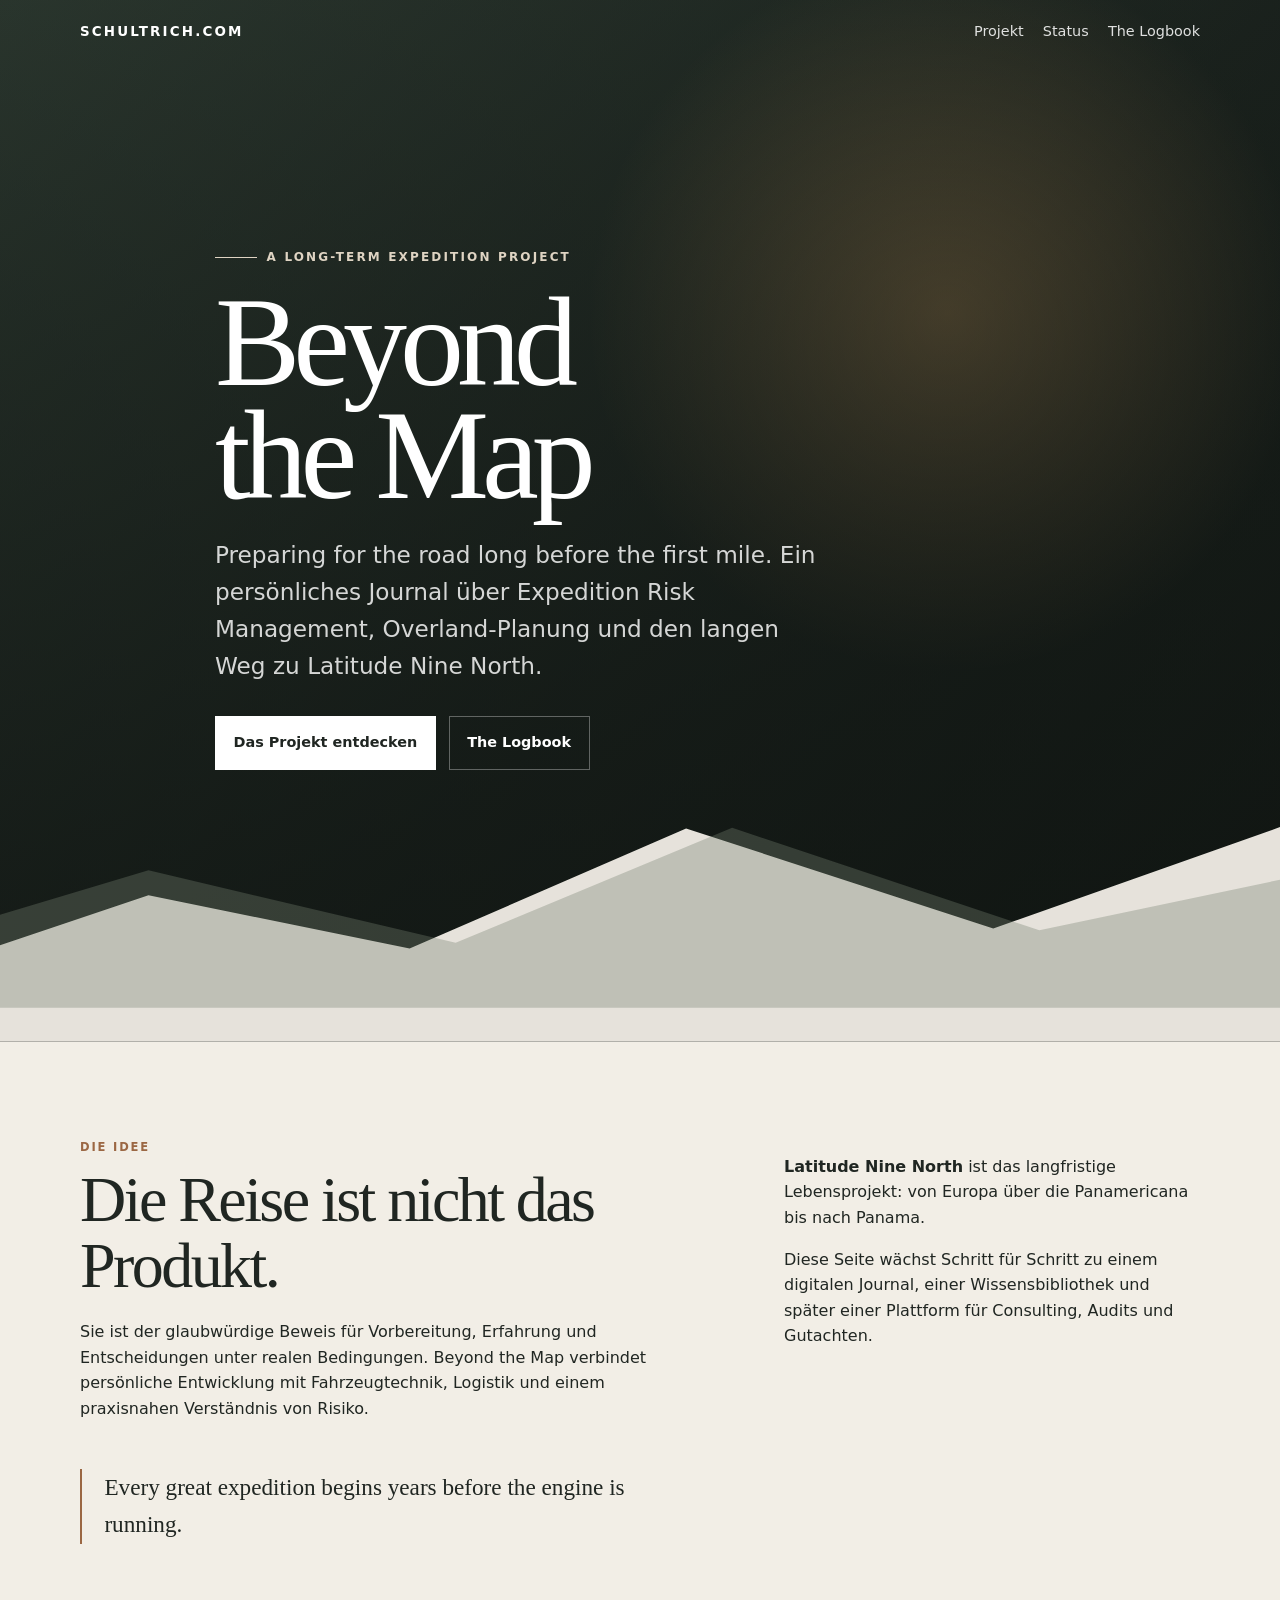
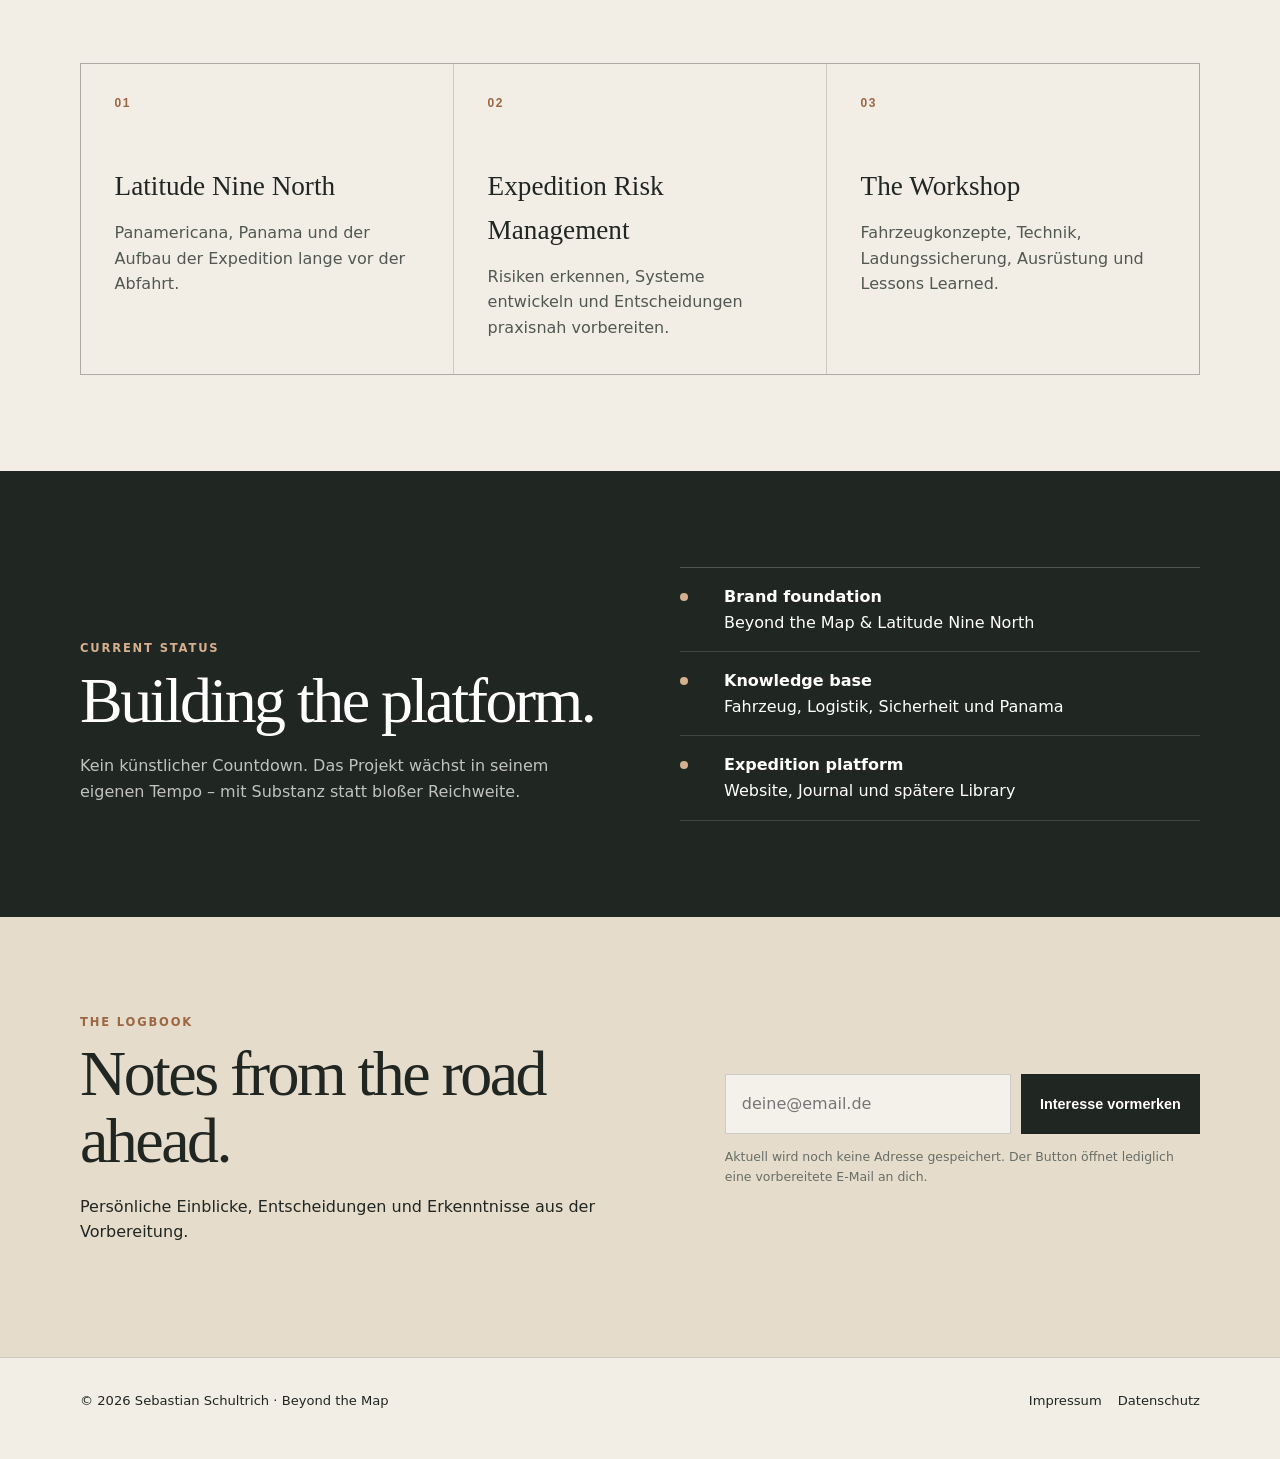
==== website/index.html @ c176f442 "Beyond the Map | Foundation v0.1 Add initial landing page and project workspace structure" ====
<!doctype html>
<html lang="de">
<head>
  <meta charset="utf-8">
  <meta name="viewport" content="width=device-width,initial-scale=1">
  <meta name="theme-color" content="#202622">
  <meta name="description" content="Beyond the Map – ein langfristiges Projekt über Expedition Risk Management, Overland-Reisen und Latitude Nine North.">
  <meta name="robots" content="index,follow">
  <meta property="og:title" content="Beyond the Map | Schultrich">
  <meta property="og:description" content="Preparing for the road long before the first mile.">
  <meta property="og:type" content="website">
  <meta property="og:url" content="https://schultrich.com/">
  <title>Beyond the Map | Schultrich</title>
  <style>
    :root{
      --ink:#202622; --paper:#f2eee6; --paper2:#e5dccb; --olive:#53604f;
      --copper:#9b6743; --line:rgba(32,38,34,.18); --white:#fff;
      --max:1120px;
    }
    *{box-sizing:border-box}
    html{scroll-behavior:smooth}
    body{margin:0;background:var(--paper);color:var(--ink);font-family:Inter,ui-sans-serif,system-ui,-apple-system,"Segoe UI",sans-serif;line-height:1.6}
    a{color:inherit}
    .skip{position:absolute;left:-999px}.skip:focus{left:1rem;top:1rem;background:#fff;padding:.7rem;z-index:99}
    .wrap{width:min(calc(100% - 2rem),var(--max));margin-inline:auto}
    header{position:absolute;inset:0 0 auto;z-index:2;padding:1.25rem 0;color:#fff}
    nav{display:flex;align-items:center;justify-content:space-between;gap:1rem}
    .brand{font-weight:800;letter-spacing:.16em;text-transform:uppercase;font-size:.84rem;text-decoration:none}
    .navlinks{display:flex;gap:1.2rem;font-size:.9rem}.navlinks a{text-decoration:none;opacity:.86}.navlinks a:hover{opacity:1}
    .hero{min-height:92svh;display:grid;align-items:end;position:relative;overflow:hidden;background:
      linear-gradient(180deg,rgba(16,21,18,.28),rgba(16,21,18,.78)),
      radial-gradient(circle at 74% 30%,rgba(197,151,91,.45),transparent 30%),
      linear-gradient(135deg,#334137 0%,#1e2621 55%,#121713 100%);color:#fff}
    .hero:before,.hero:after{content:"";position:absolute;inset:auto -10% 0;height:32%;background:var(--paper);clip-path:polygon(0 84%,18% 56%,35% 72%,53% 36%,73% 66%,100% 22%,100% 100%,0 100%);opacity:.95}
    .hero:after{height:24%;background:#75806f;opacity:.35;transform:translateY(-34px);clip-path:polygon(0 100%,0 78%,18% 45%,38% 74%,56% 28%,76% 69%,100% 38%,100% 100%)}
    .hero-inner{position:relative;z-index:1;padding:9rem 0 11rem;max-width:850px}
    .kicker{display:inline-flex;gap:.6rem;align-items:center;text-transform:uppercase;letter-spacing:.18em;font-size:.75rem;font-weight:700;color:#dfd4c3}.kicker:before{content:"";width:42px;height:1px;background:currentColor}
    h1{font-family:Georgia,"Times New Roman",serif;font-size:clamp(3.7rem,10vw,8rem);line-height:.88;letter-spacing:-.055em;margin:1.2rem 0 1.5rem;font-weight:500;max-width:8ch}
    .lede{font-size:clamp(1.1rem,2vw,1.45rem);max-width:620px;color:rgba(255,255,255,.82)}
    .actions{display:flex;gap:.8rem;flex-wrap:wrap;margin-top:2rem}.btn{display:inline-flex;align-items:center;justify-content:center;padding:.9rem 1.1rem;border:1px solid rgba(255,255,255,.32);text-decoration:none;font-weight:700;font-size:.9rem}.btn.primary{background:#fff;color:var(--ink);border-color:#fff}.btn:hover{transform:translateY(-1px)}
    section{padding:6rem 0}.intro{display:grid;grid-template-columns:1.2fr .8fr;gap:5rem;align-items:start}.eyebrow{text-transform:uppercase;letter-spacing:.16em;font-size:.72rem;font-weight:800;color:var(--copper)}
    h2{font-family:Georgia,"Times New Roman",serif;font-weight:500;font-size:clamp(2.2rem,5vw,4.5rem);line-height:1.04;letter-spacing:-.04em;margin:.65rem 0 1.2rem}.quote{font-family:Georgia,"Times New Roman",serif;font-size:1.45rem;border-left:2px solid var(--copper);padding-left:1.4rem;margin-top:3rem}
    .cardgrid{display:grid;grid-template-columns:repeat(3,1fr);gap:1px;background:var(--line);border:1px solid var(--line)}.card{background:var(--paper);padding:2.1rem;min-height:260px}.num{font:700 .75rem/1 Inter,sans-serif;letter-spacing:.12em;color:var(--copper)}.card h3{font-family:Georgia,"Times New Roman",serif;font-size:1.7rem;font-weight:500;margin:3.5rem 0 .7rem}.card p{margin:0;color:#505851}
    .dark{background:var(--ink);color:#fff}.dark .eyebrow{color:#d6b08e}.dark p{color:rgba(255,255,255,.72)}.status{display:grid;grid-template-columns:1fr 1fr;gap:5rem;align-items:end}.status-list{border-top:1px solid rgba(255,255,255,.22)}.status-row{display:grid;grid-template-columns:28px 1fr;gap:1rem;padding:1rem 0;border-bottom:1px solid rgba(255,255,255,.15)}.dot{width:8px;height:8px;border-radius:50%;background:#d6b08e;margin-top:.55rem}
    .signup{background:var(--paper2)}.signup-box{display:grid;grid-template-columns:1.1fr .9fr;gap:4rem;align-items:center}.form{display:flex;gap:.6rem;flex-wrap:wrap}.form input{min-width:240px;flex:1;padding:1rem;border:1px solid var(--line);background:rgba(255,255,255,.6);font:inherit}.form button{padding:1rem 1.2rem;border:0;background:var(--ink);color:#fff;font:700 .9rem/1 Inter,sans-serif;cursor:pointer}.small{font-size:.78rem;color:#676e68;margin-top:.8rem}
    footer{padding:2rem 0 3rem;border-top:1px solid var(--line)}.foot{display:flex;justify-content:space-between;gap:1rem;flex-wrap:wrap;font-size:.82rem}.footlinks{display:flex;gap:1rem}.foot a{text-decoration:none}
    dialog{max-width:680px;border:0;padding:0;background:var(--paper);color:var(--ink);box-shadow:0 24px 90px rgba(0,0,0,.3)}dialog::backdrop{background:rgba(10,12,10,.72)}.modal{padding:2rem}.close{float:right;border:0;background:none;font-size:1.5rem;cursor:pointer}
    @media(max-width:800px){.navlinks{display:none}.intro,.status,.signup-box{grid-template-columns:1fr;gap:2.5rem}.cardgrid{grid-template-columns:1fr}.hero-inner{padding-bottom:9rem}section{padding:4rem 0}}
    @media(prefers-reduced-motion:reduce){html{scroll-behavior:auto}.btn:hover{transform:none}}
  </style>
</head>
<body>
<a class="skip" href="#content">Zum Inhalt</a>
<header><div class="wrap"><nav aria-label="Hauptnavigation"><a class="brand" href="#">Schultrich.com</a><div class="navlinks"><a href="#project">Projekt</a><a href="#status">Status</a><a href="#logbook">The Logbook</a></div></nav></div></header>
<main id="content">
  <section class="hero">
    <div class="wrap hero-inner">
      <div class="kicker">A long-term expedition project</div>
      <h1>Beyond the Map</h1>
      <p class="lede">Preparing for the road long before the first mile. Ein persönliches Journal über Expedition Risk Management, Overland-Planung und den langen Weg zu Latitude Nine North.</p>
      <div class="actions"><a class="btn primary" href="#project">Das Projekt entdecken</a><a class="btn" href="#logbook">The Logbook</a></div>
    </div>
  </section>

  <section id="project"><div class="wrap intro">
    <div><div class="eyebrow">Die Idee</div><h2>Die Reise ist nicht das Produkt.</h2><p>Sie ist der glaubwürdige Beweis für Vorbereitung, Erfahrung und Entscheidungen unter realen Bedingungen. Beyond the Map verbindet persönliche Entwicklung mit Fahrzeugtechnik, Logistik und einem praxisnahen Verständnis von Risiko.</p><p class="quote">Every great expedition begins years before the engine is running.</p></div>
    <div><p><strong>Latitude Nine North</strong> ist das langfristige Lebensprojekt: von Europa über die Panamericana bis nach Panama.</p><p>Diese Seite wächst Schritt für Schritt zu einem digitalen Journal, einer Wissensbibliothek und später einer Plattform für Consulting, Audits und Gutachten.</p></div>
  </div></section>

  <section style="padding-top:0"><div class="wrap cardgrid">
    <article class="card"><div class="num">01</div><h3>Latitude Nine North</h3><p>Panamericana, Panama und der Aufbau der Expedition lange vor der Abfahrt.</p></article>
    <article class="card"><div class="num">02</div><h3>Expedition Risk Management</h3><p>Risiken erkennen, Systeme entwickeln und Entscheidungen praxisnah vorbereiten.</p></article>
    <article class="card"><div class="num">03</div><h3>The Workshop</h3><p>Fahrzeugkonzepte, Technik, Ladungssicherung, Ausrüstung und Lessons Learned.</p></article>
  </div></section>

  <section class="dark" id="status"><div class="wrap status">
    <div><div class="eyebrow">Current status</div><h2>Building the platform.</h2><p>Kein künstlicher Countdown. Das Projekt wächst in seinem eigenen Tempo – mit Substanz statt bloßer Reichweite.</p></div>
    <div class="status-list">
      <div class="status-row"><span class="dot"></span><div><strong>Brand foundation</strong><br><span>Beyond the Map & Latitude Nine North</span></div></div>
      <div class="status-row"><span class="dot"></span><div><strong>Knowledge base</strong><br><span>Fahrzeug, Logistik, Sicherheit und Panama</span></div></div>
      <div class="status-row"><span class="dot"></span><div><strong>Expedition platform</strong><br><span>Website, Journal und spätere Library</span></div></div>
    </div>
  </div></section>

  <section class="signup" id="logbook"><div class="wrap signup-box">
    <div><div class="eyebrow">The Logbook</div><h2>Notes from the road ahead.</h2><p>Persönliche Einblicke, Entscheidungen und Erkenntnisse aus der Vorbereitung.</p></div>
    <div>
      <form class="form" id="interest-form"><input id="email" type="email" autocomplete="email" placeholder="deine@email.de" required aria-label="E-Mail-Adresse"><button type="submit">Interesse vormerken</button></form>
      <p class="small">Aktuell wird noch keine Adresse gespeichert. Der Button öffnet lediglich eine vorbereitete E-Mail an dich.</p>
    </div>
  </div></section>
</main>
<footer><div class="wrap foot"><span>© <span id="year"></span> Sebastian Schultrich · Beyond the Map</span><div class="footlinks"><a href="#" data-modal="imprint">Impressum</a><a href="#" data-modal="privacy">Datenschutz</a></div></div></footer>

<dialog id="imprint"><div class="modal"><button class="close" aria-label="Schließen">×</button><h2>Impressum</h2><p><strong>Bitte vor Veröffentlichung ergänzen:</strong></p><p>Sebastian Schultrich<br>[Bäckerstraße 3a]<br>[56727 Mayen]<br>Deutschland</p><p>E-Mail: <a href="mailto:hello@schultrich.com">hello@schultrich.com</a></p></div></dialog>
<dialog id="privacy"><div class="modal"><button class="close" aria-label="Schließen">×</button><h2>Datenschutz</h2><p>Diese statische Landingpage setzt selbst keine Cookies ein und verwendet keine externen Schriftarten, Tracking-Dienste oder eingebetteten Medien.</p><p>Beim Aufruf verarbeitet der Hostinganbieter technisch erforderliche Verbindungsdaten. Bitte ergänze vor Veröffentlichung die vollständigen, auf deinen konkreten Betrieb abgestimmten Datenschutzhinweise.</p><p>Das Formular speichert keine Daten; es öffnet lediglich dein lokales E-Mail-Programm.</p></div></dialog>
<script>
  document.getElementById('year').textContent=new Date().getFullYear();
  document.querySelectorAll('[data-modal]').forEach(a=>a.addEventListener('click',e=>{e.preventDefault();document.getElementById(a.dataset.modal).showModal()}));
  document.querySelectorAll('dialog .close').forEach(b=>b.addEventListener('click',()=>b.closest('dialog').close()));
  document.getElementById('interest-form').addEventListener('submit',e=>{
    e.preventDefault(); const email=document.getElementById('email').value.trim();
    const subject=encodeURIComponent('Interesse an The Logbook');
    const body=encodeURIComponent('Hallo Sebastian,\n\nich möchte über den Start von The Logbook informiert werden.\n\nMeine E-Mail-Adresse: '+email+'\n');
    window.location.href='mailto:hello@schultrich.com?subject='+subject+'&body='+body;
  });
</script>
</body>
</html>
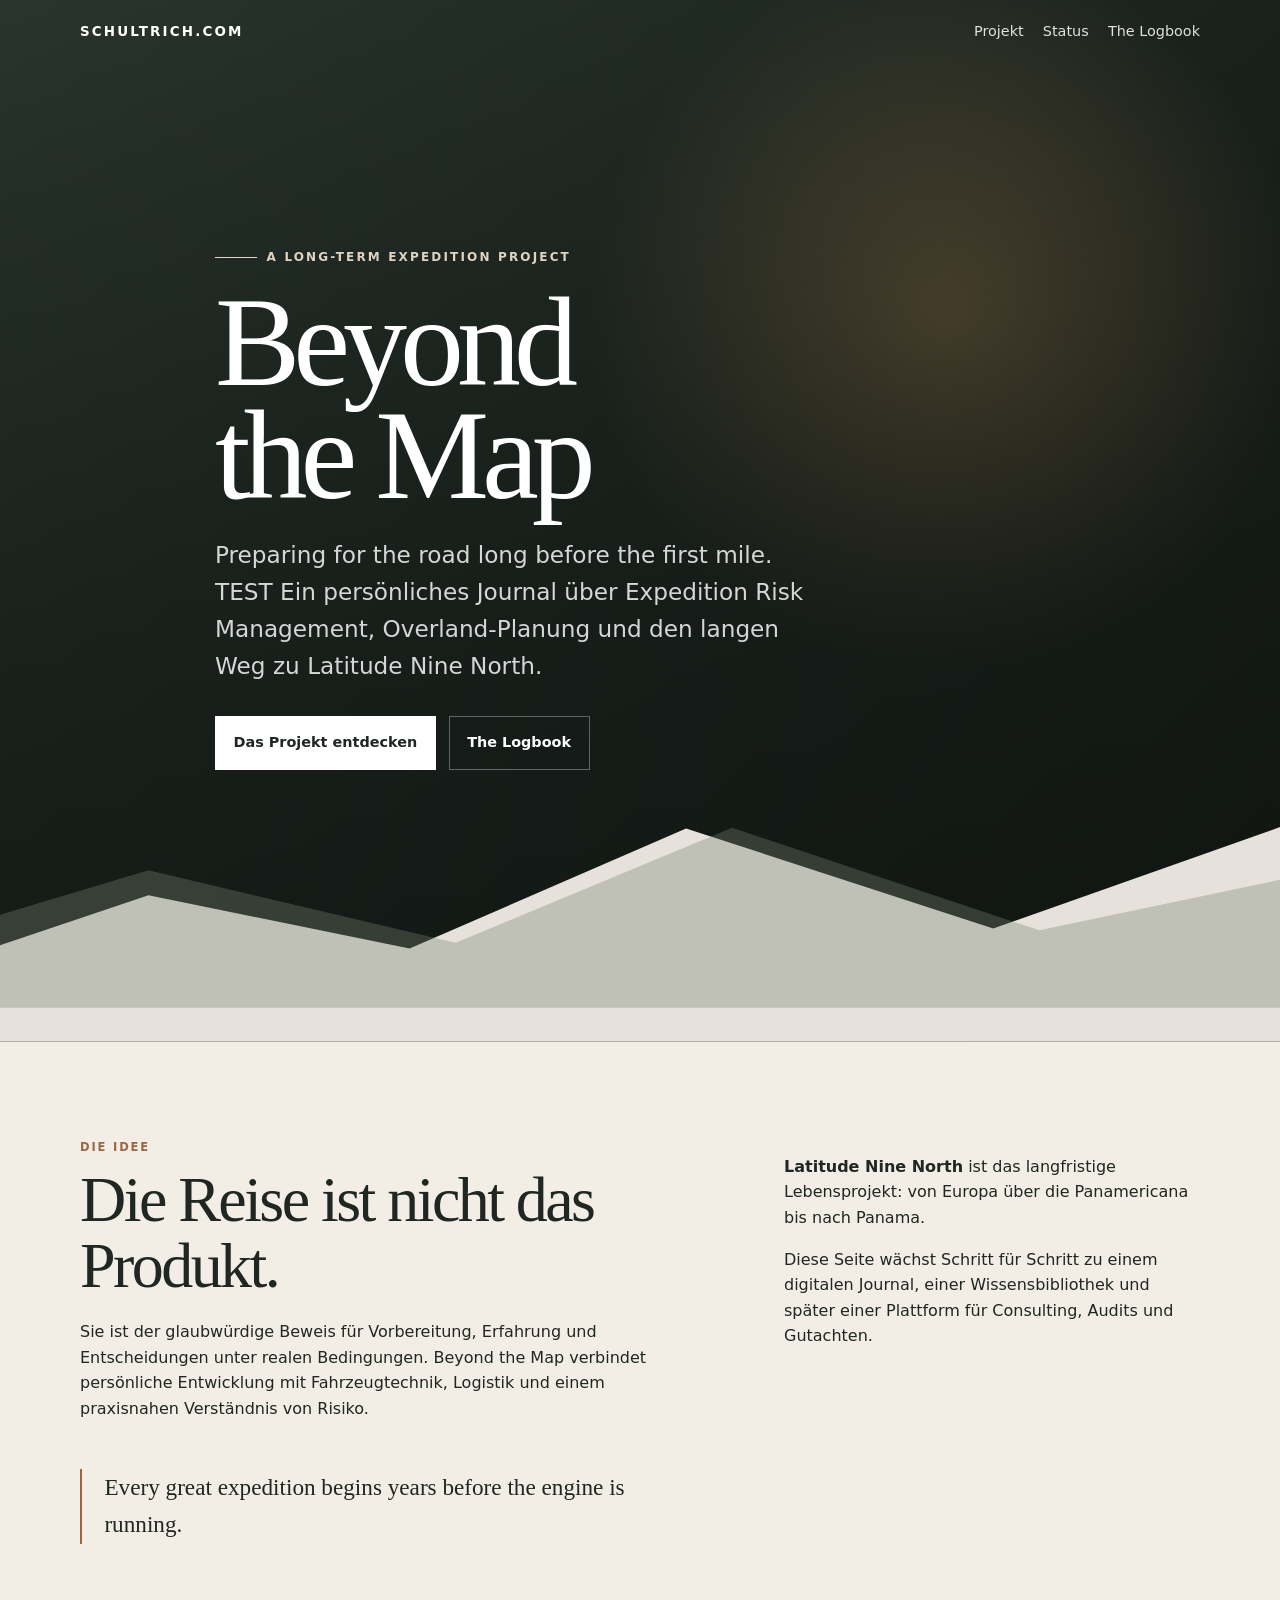
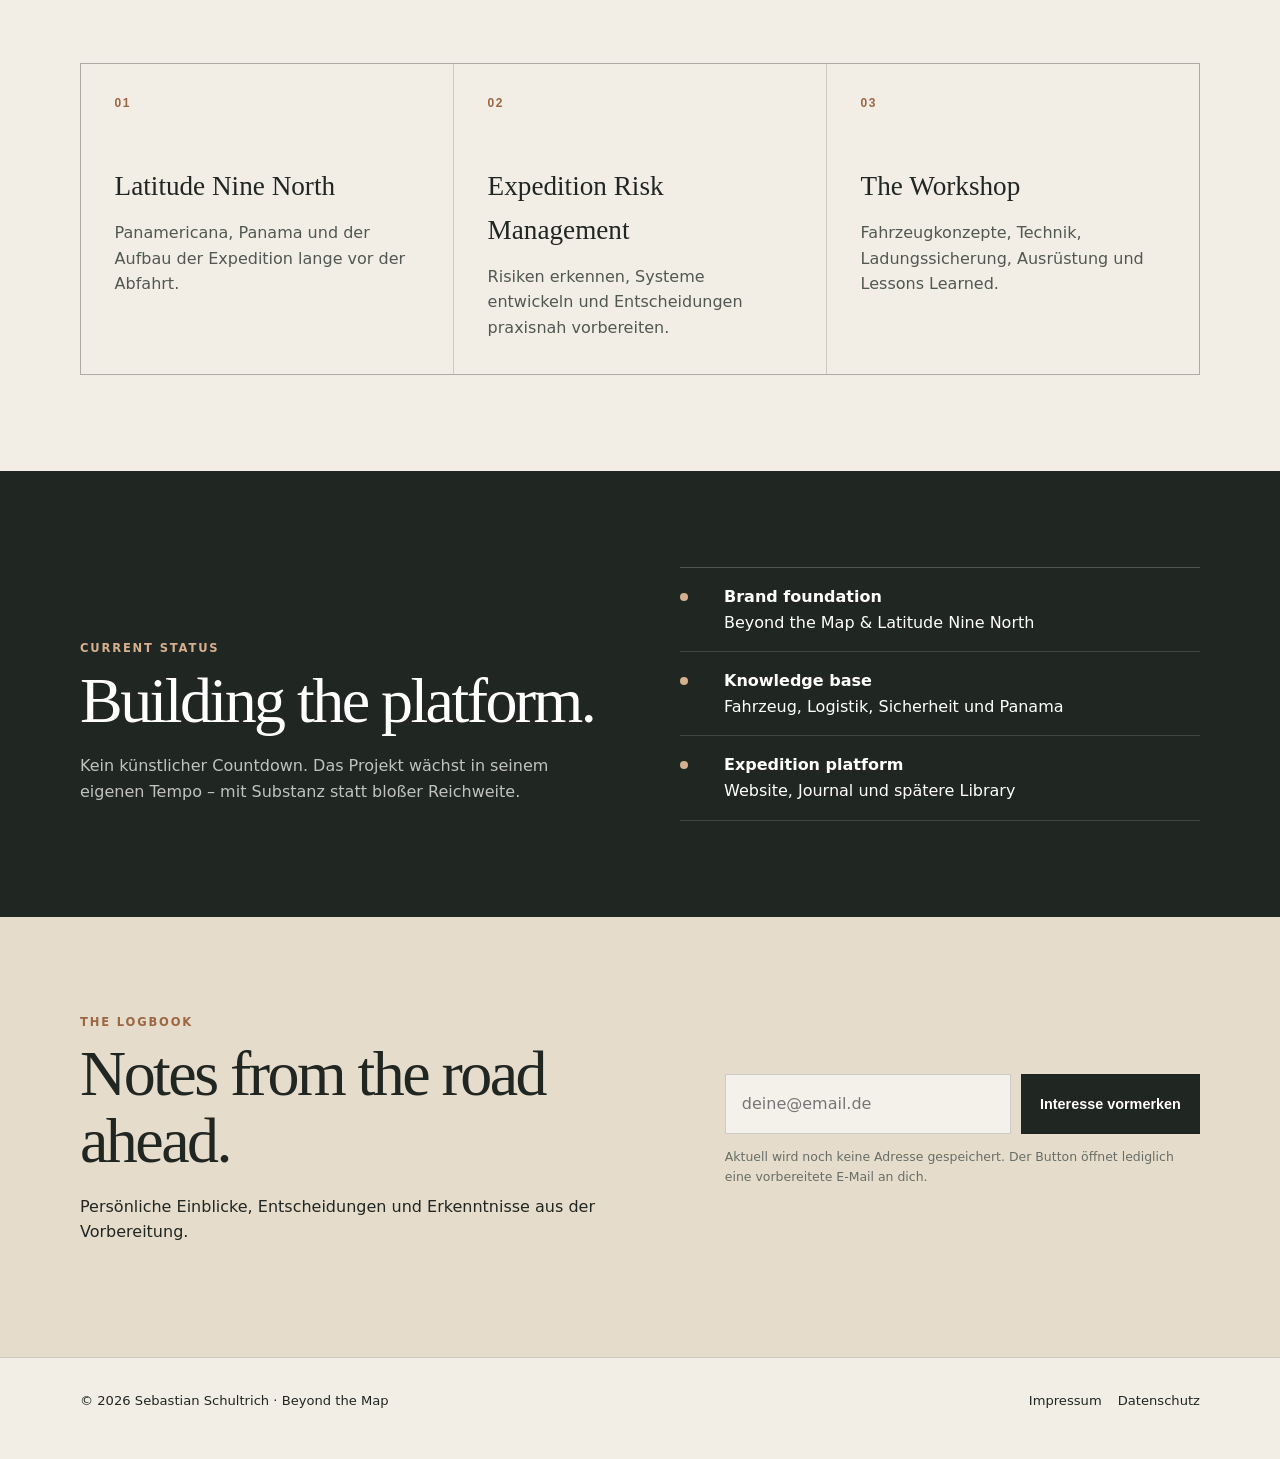
==== commit 72036240: "Test automatic website deployment Verify end-to-end deployment from VS Code through GitHub to Cloudf" ====
--- a/website/index.html
+++ b/website/index.html
@@ -57,7 +57,7 @@
     <div class="wrap hero-inner">
       <div class="kicker">A long-term expedition project</div>
       <h1>Beyond the Map</h1>
-      <p class="lede">Preparing for the road long before the first mile. Ein persönliches Journal über Expedition Risk Management, Overland-Planung und den langen Weg zu Latitude Nine North.</p>
+      <p class="lede">Preparing for the road long before the first mile. TEST Ein persönliches Journal über Expedition Risk Management, Overland-Planung und den langen Weg zu Latitude Nine North.</p>
       <div class="actions"><a class="btn primary" href="#project">Das Projekt entdecken</a><a class="btn" href="#logbook">The Logbook</a></div>
     </div>
   </section>
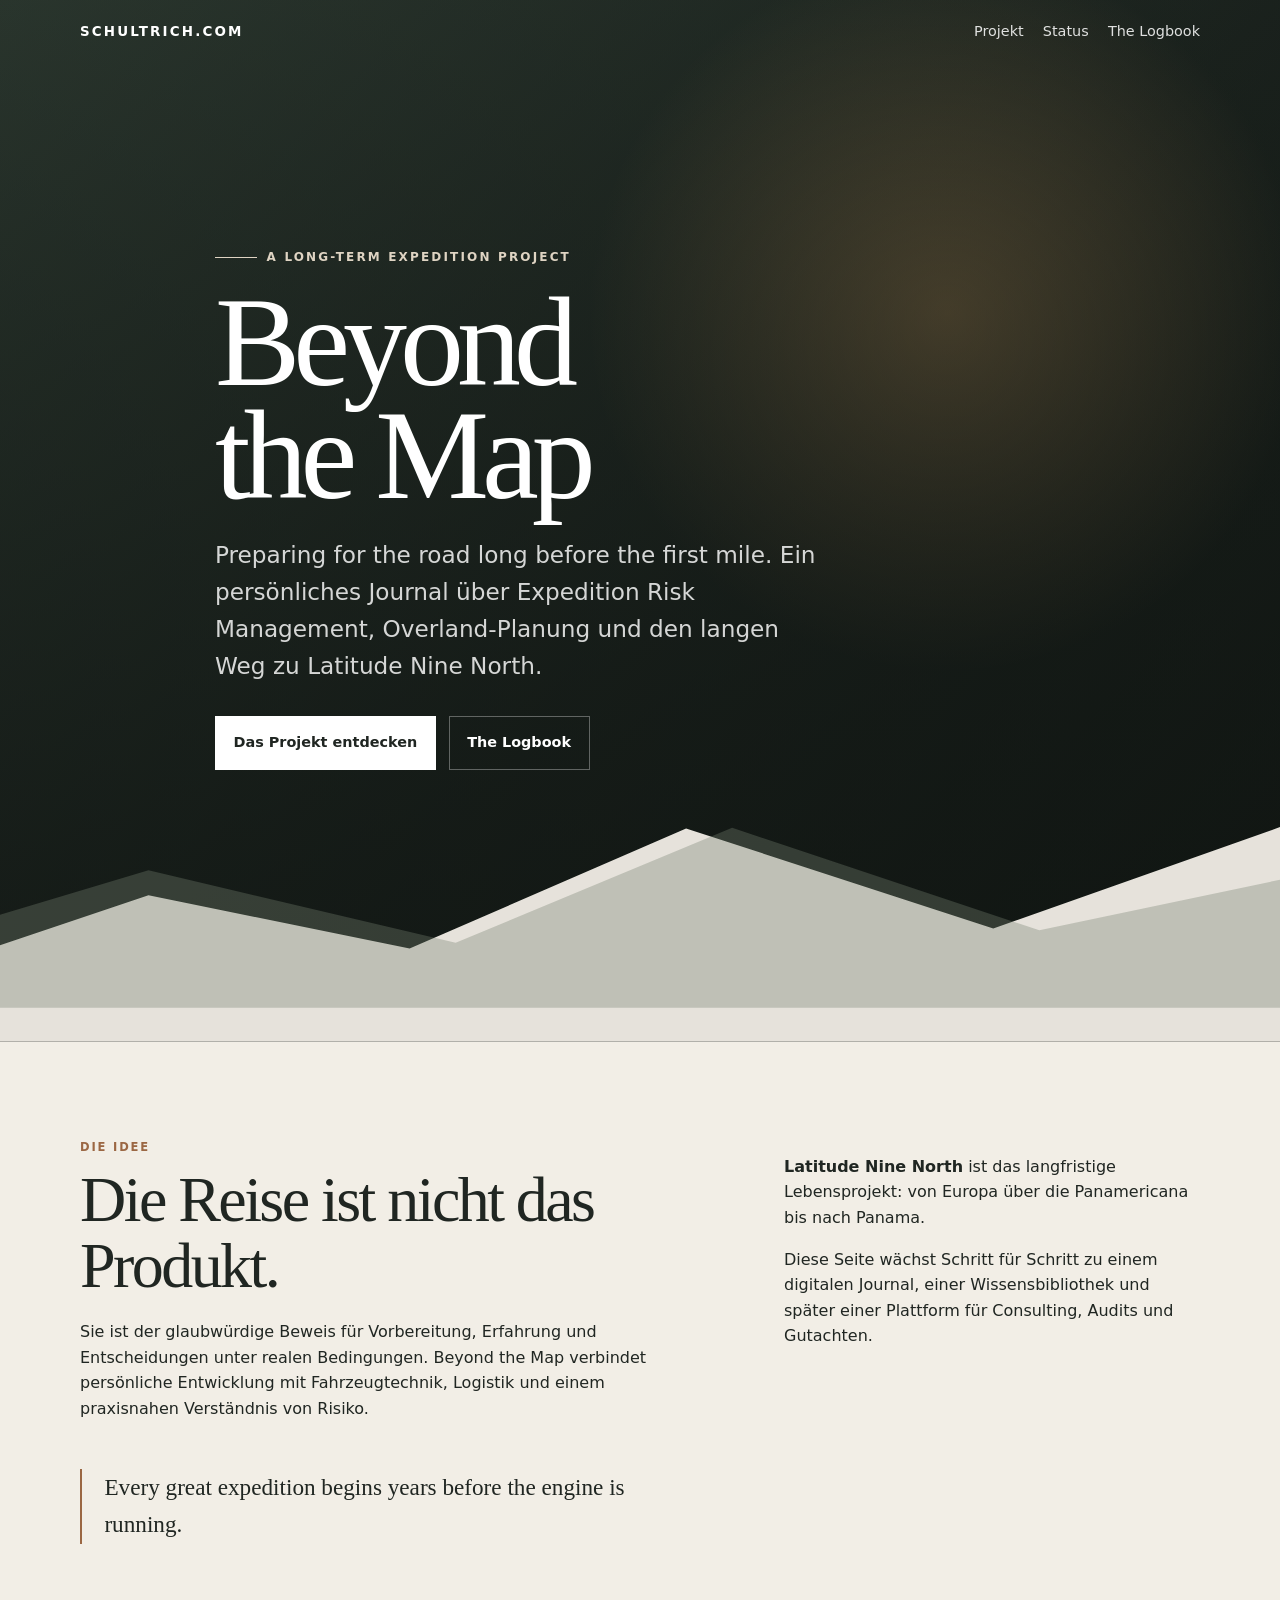
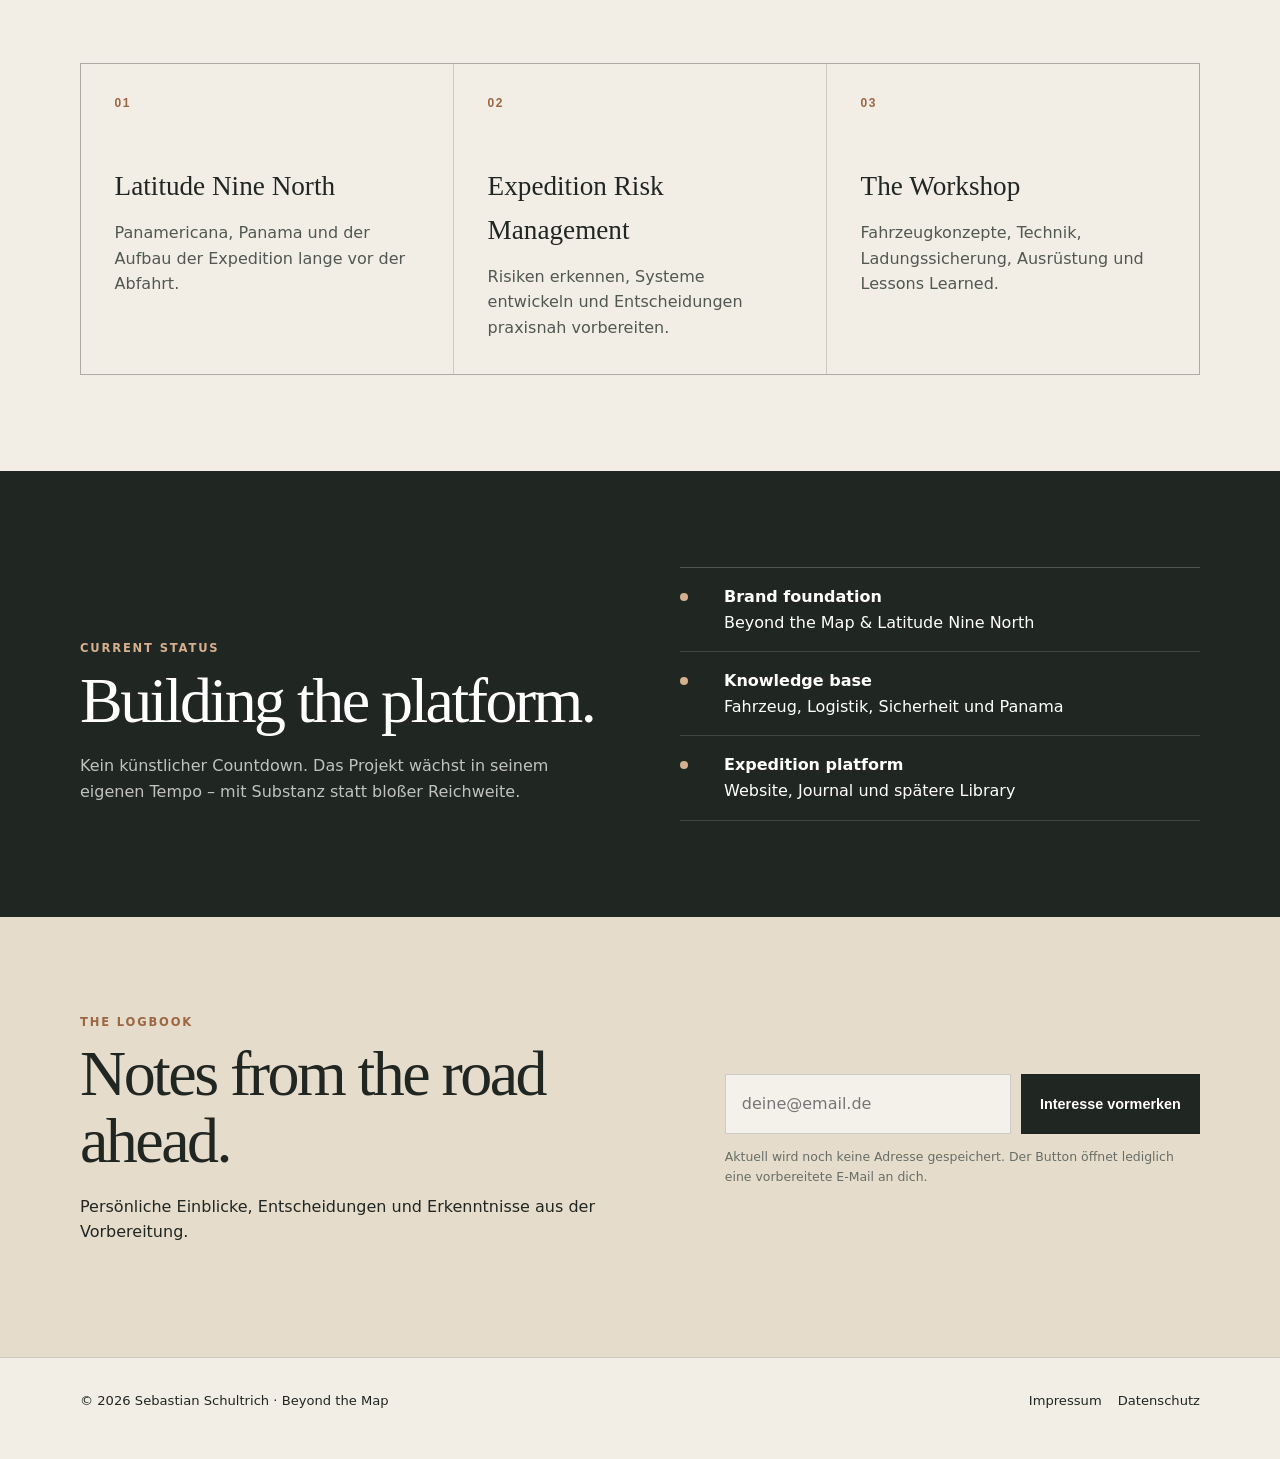
==== commit efb988cb: "Update index.html" ====
--- a/website/index.html
+++ b/website/index.html
@@ -57,7 +57,7 @@
     <div class="wrap hero-inner">
       <div class="kicker">A long-term expedition project</div>
       <h1>Beyond the Map</h1>
-      <p class="lede">Preparing for the road long before the first mile. TEST Ein persönliches Journal über Expedition Risk Management, Overland-Planung und den langen Weg zu Latitude Nine North.</p>
+      <p class="lede">Preparing for the road long before the first mile. Ein persönliches Journal über Expedition Risk Management, Overland-Planung und den langen Weg zu Latitude Nine North.</p>
       <div class="actions"><a class="btn primary" href="#project">Das Projekt entdecken</a><a class="btn" href="#logbook">The Logbook</a></div>
     </div>
   </section>
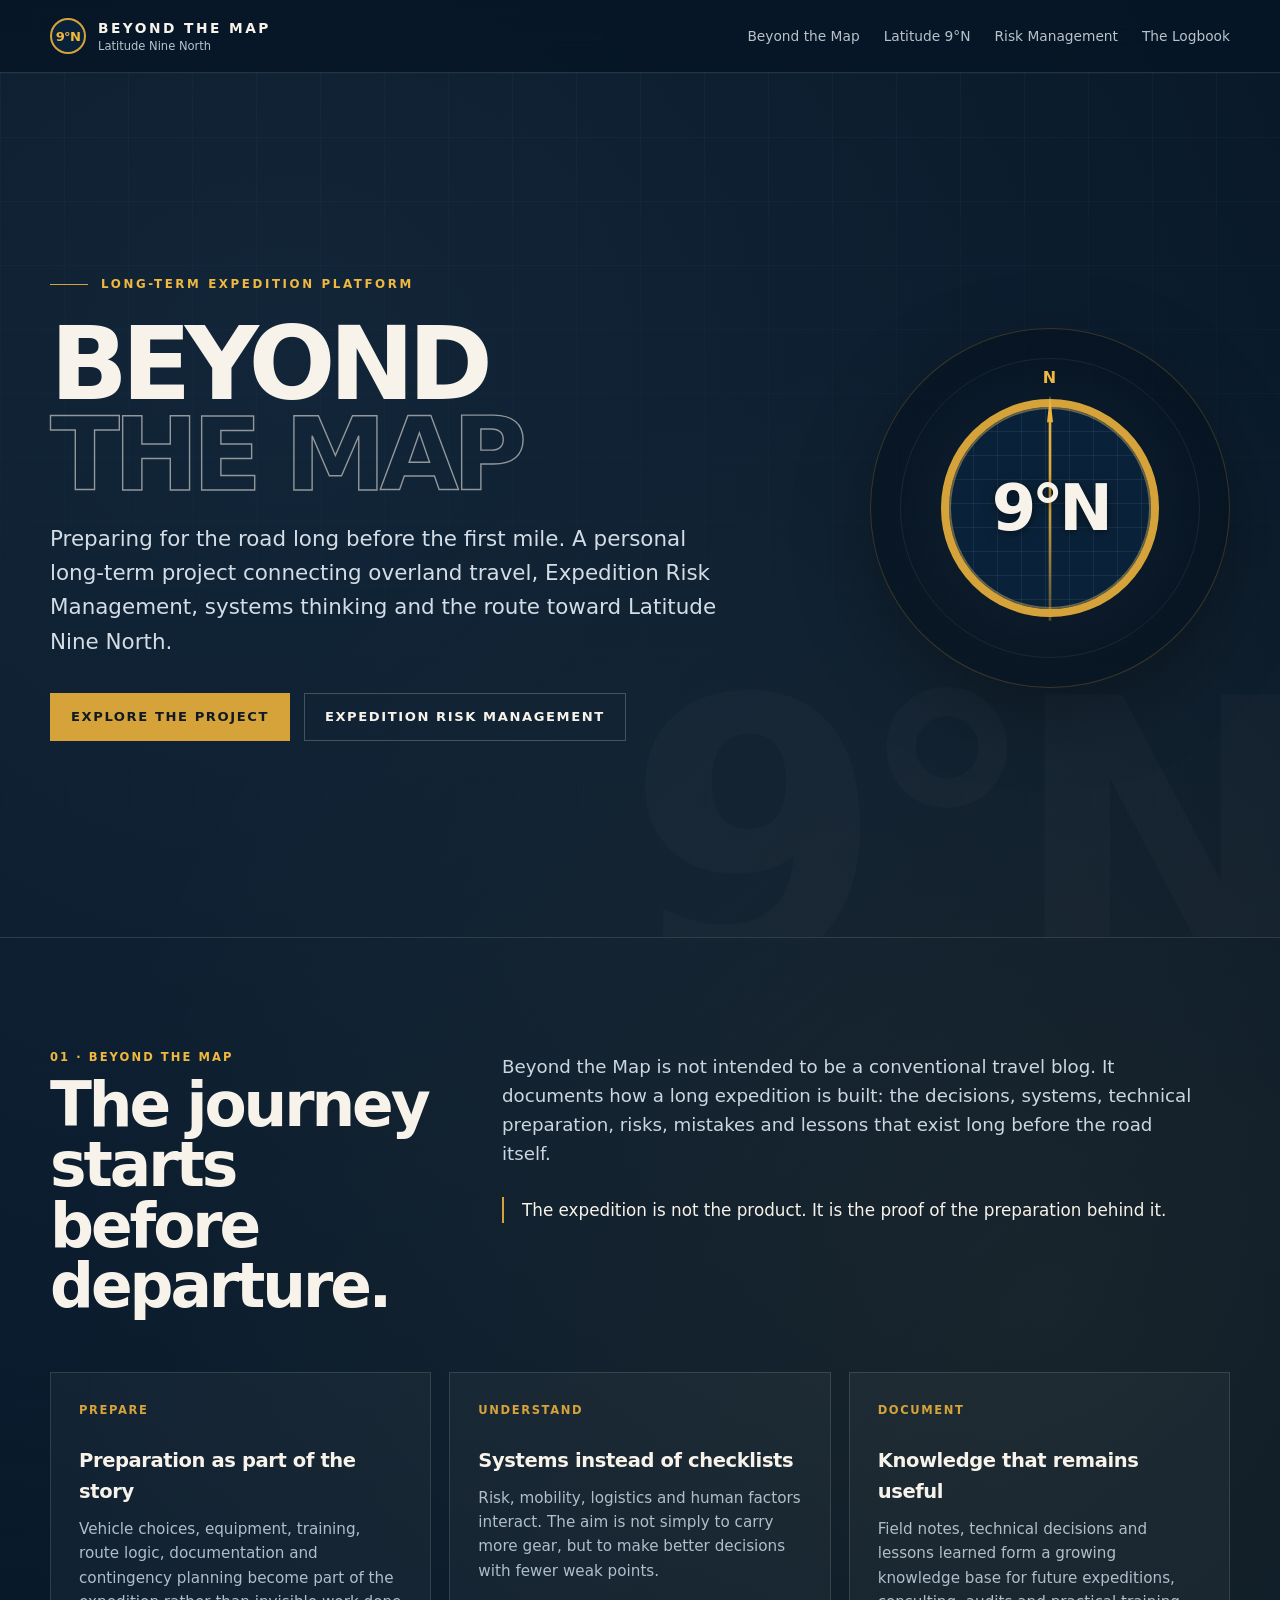
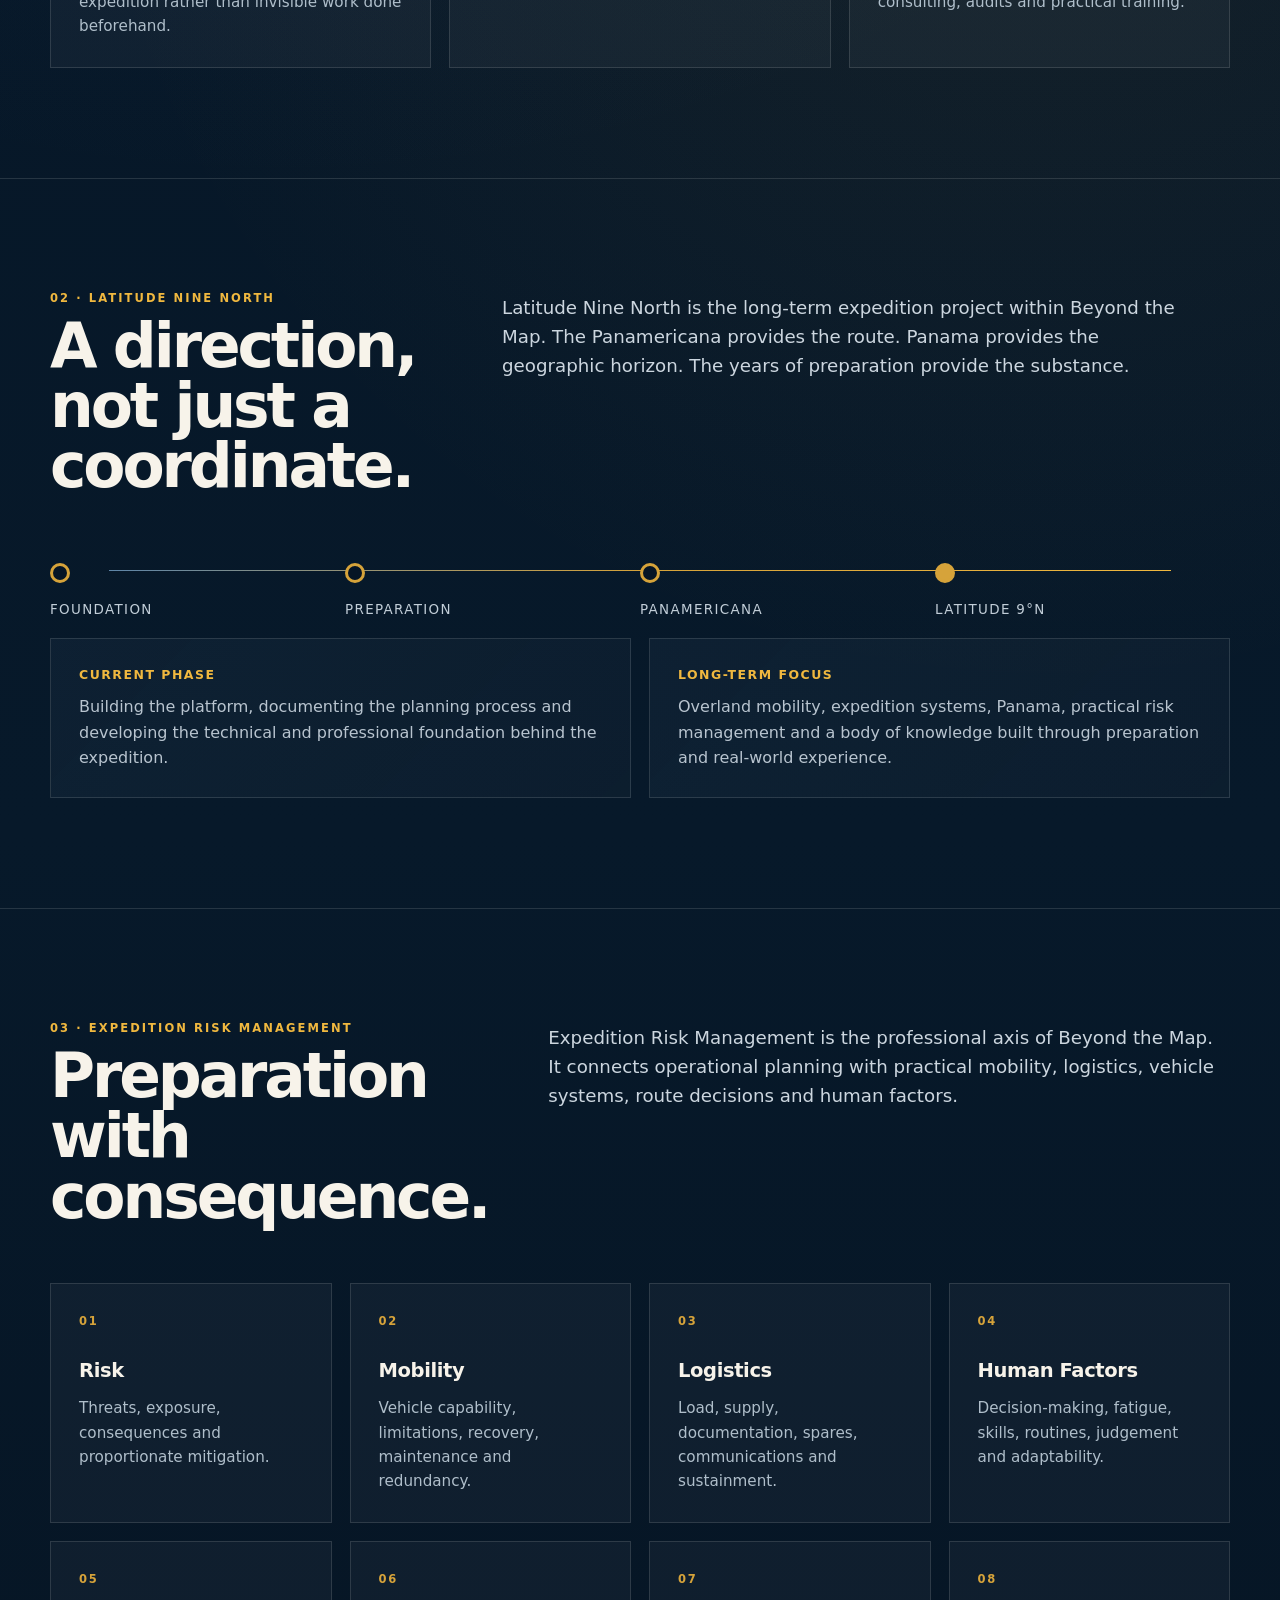
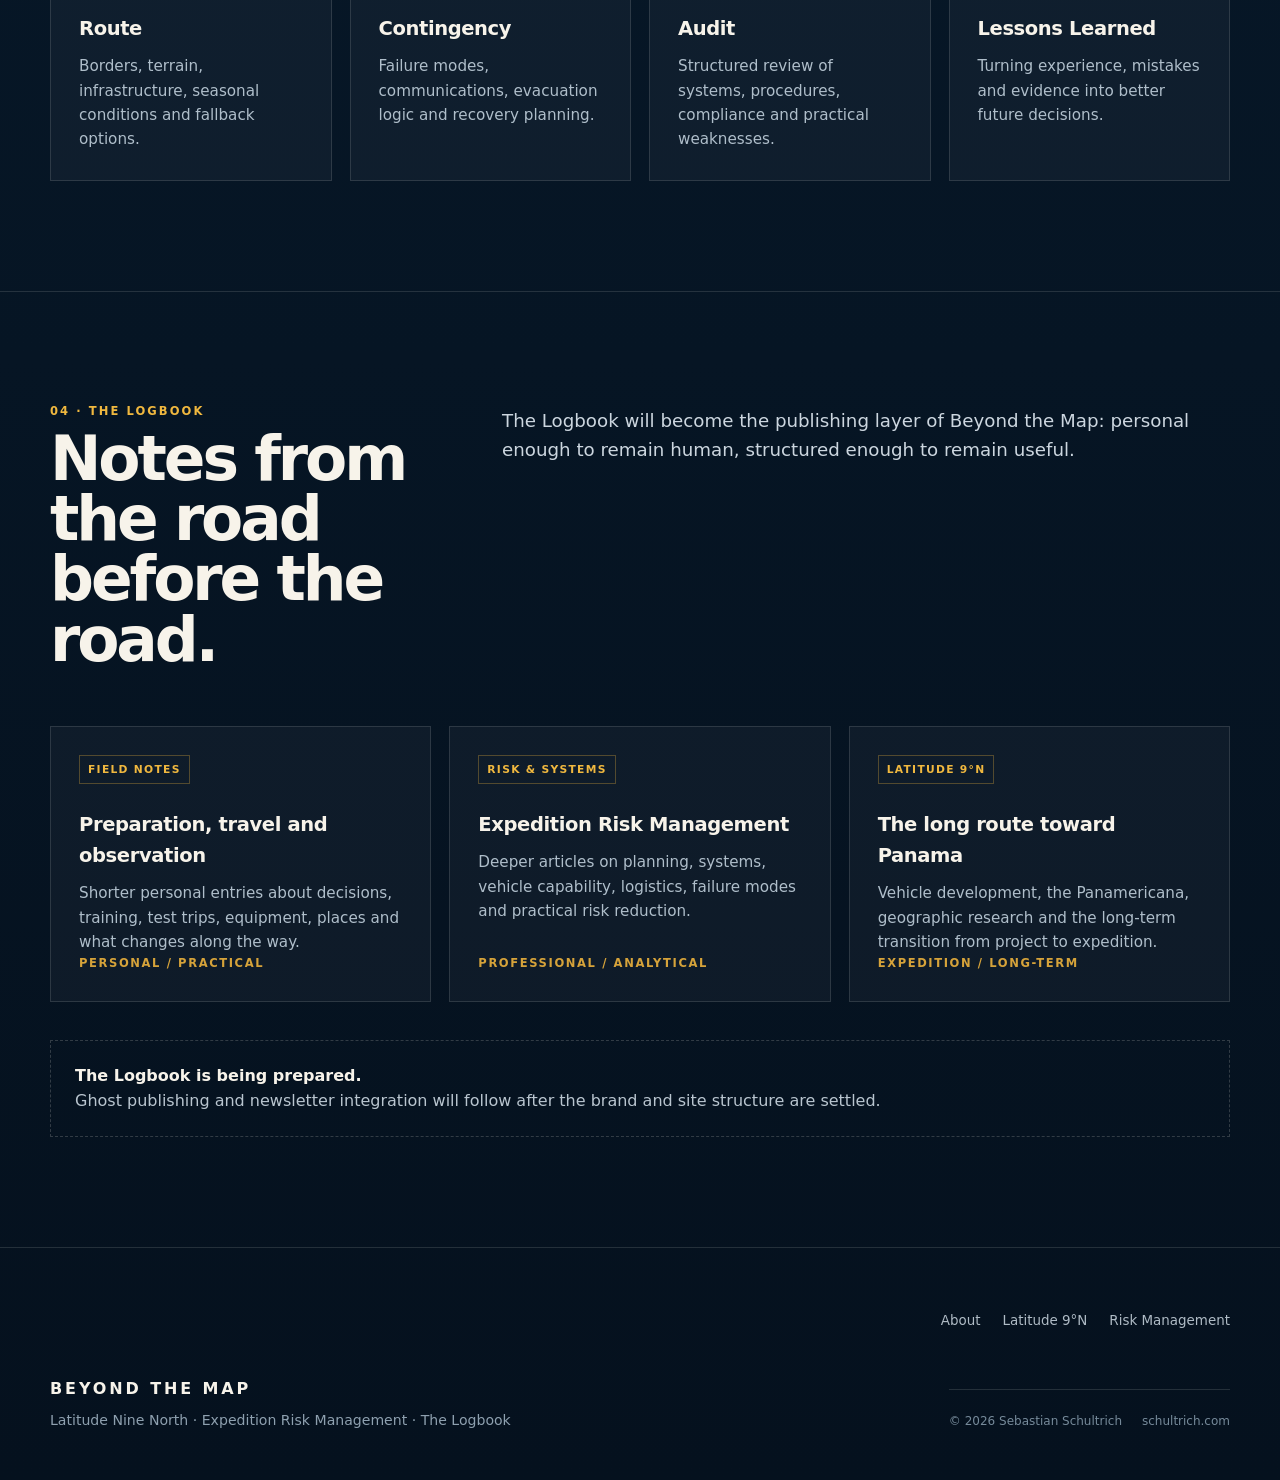
==== commit 58e5bb99: "Launch Beyond the Map landing page v0.2 Introduce the Beyond the Map brand architecture, Latitude Ni" ====
--- a/website/index.html
+++ b/website/index.html
@@ -2,108 +2,852 @@
 <html lang="de">
 <head>
   <meta charset="utf-8">
-  <meta name="viewport" content="width=device-width,initial-scale=1">
-  <meta name="theme-color" content="#202622">
-  <meta name="description" content="Beyond the Map – ein langfristiges Projekt über Expedition Risk Management, Overland-Reisen und Latitude Nine North.">
-  <meta name="robots" content="index,follow">
-  <meta property="og:title" content="Beyond the Map | Schultrich">
-  <meta property="og:description" content="Preparing for the road long before the first mile.">
-  <meta property="og:type" content="website">
-  <meta property="og:url" content="https://schultrich.com/">
-  <title>Beyond the Map | Schultrich</title>
+  <meta name="viewport" content="width=device-width, initial-scale=1">
+  <meta name="description" content="Beyond the Map – Latitude Nine North. A long-term project about Expedition Risk Management, overland travel, preparation, systems and the road to Panama.">
+  <meta name="theme-color" content="#061525">
+
+  <title>Beyond the Map · Latitude Nine North</title>
+
+  <link rel="icon" href="./assets/icons/favicon.svg" type="image/svg+xml">
+
   <style>
     :root{
-      --ink:#202622; --paper:#f2eee6; --paper2:#e5dccb; --olive:#53604f;
-      --copper:#9b6743; --line:rgba(32,38,34,.18); --white:#fff;
-      --max:1120px;
-    }
+      --navy:#061525;
+      --blue:#0A2239;
+      --blue-2:#102D49;
+      --gold:#D6A33A;
+      --gold-2:#F0B83F;
+      --topo:#5E85A8;
+      --white:#F7F3EA;
+      --muted:#B8C4CF;
+      --line:rgba(247,243,234,.13);
+      --panel:rgba(255,255,255,.035);
+      --shadow:0 24px 80px rgba(0,0,0,.28);
+      --max:1180px;
+    }
+
     *{box-sizing:border-box}
     html{scroll-behavior:smooth}
-    body{margin:0;background:var(--paper);color:var(--ink);font-family:Inter,ui-sans-serif,system-ui,-apple-system,"Segoe UI",sans-serif;line-height:1.6}
-    a{color:inherit}
-    .skip{position:absolute;left:-999px}.skip:focus{left:1rem;top:1rem;background:#fff;padding:.7rem;z-index:99}
-    .wrap{width:min(calc(100% - 2rem),var(--max));margin-inline:auto}
-    header{position:absolute;inset:0 0 auto;z-index:2;padding:1.25rem 0;color:#fff}
-    nav{display:flex;align-items:center;justify-content:space-between;gap:1rem}
-    .brand{font-weight:800;letter-spacing:.16em;text-transform:uppercase;font-size:.84rem;text-decoration:none}
-    .navlinks{display:flex;gap:1.2rem;font-size:.9rem}.navlinks a{text-decoration:none;opacity:.86}.navlinks a:hover{opacity:1}
-    .hero{min-height:92svh;display:grid;align-items:end;position:relative;overflow:hidden;background:
-      linear-gradient(180deg,rgba(16,21,18,.28),rgba(16,21,18,.78)),
-      radial-gradient(circle at 74% 30%,rgba(197,151,91,.45),transparent 30%),
-      linear-gradient(135deg,#334137 0%,#1e2621 55%,#121713 100%);color:#fff}
-    .hero:before,.hero:after{content:"";position:absolute;inset:auto -10% 0;height:32%;background:var(--paper);clip-path:polygon(0 84%,18% 56%,35% 72%,53% 36%,73% 66%,100% 22%,100% 100%,0 100%);opacity:.95}
-    .hero:after{height:24%;background:#75806f;opacity:.35;transform:translateY(-34px);clip-path:polygon(0 100%,0 78%,18% 45%,38% 74%,56% 28%,76% 69%,100% 38%,100% 100%)}
-    .hero-inner{position:relative;z-index:1;padding:9rem 0 11rem;max-width:850px}
-    .kicker{display:inline-flex;gap:.6rem;align-items:center;text-transform:uppercase;letter-spacing:.18em;font-size:.75rem;font-weight:700;color:#dfd4c3}.kicker:before{content:"";width:42px;height:1px;background:currentColor}
-    h1{font-family:Georgia,"Times New Roman",serif;font-size:clamp(3.7rem,10vw,8rem);line-height:.88;letter-spacing:-.055em;margin:1.2rem 0 1.5rem;font-weight:500;max-width:8ch}
-    .lede{font-size:clamp(1.1rem,2vw,1.45rem);max-width:620px;color:rgba(255,255,255,.82)}
-    .actions{display:flex;gap:.8rem;flex-wrap:wrap;margin-top:2rem}.btn{display:inline-flex;align-items:center;justify-content:center;padding:.9rem 1.1rem;border:1px solid rgba(255,255,255,.32);text-decoration:none;font-weight:700;font-size:.9rem}.btn.primary{background:#fff;color:var(--ink);border-color:#fff}.btn:hover{transform:translateY(-1px)}
-    section{padding:6rem 0}.intro{display:grid;grid-template-columns:1.2fr .8fr;gap:5rem;align-items:start}.eyebrow{text-transform:uppercase;letter-spacing:.16em;font-size:.72rem;font-weight:800;color:var(--copper)}
-    h2{font-family:Georgia,"Times New Roman",serif;font-weight:500;font-size:clamp(2.2rem,5vw,4.5rem);line-height:1.04;letter-spacing:-.04em;margin:.65rem 0 1.2rem}.quote{font-family:Georgia,"Times New Roman",serif;font-size:1.45rem;border-left:2px solid var(--copper);padding-left:1.4rem;margin-top:3rem}
-    .cardgrid{display:grid;grid-template-columns:repeat(3,1fr);gap:1px;background:var(--line);border:1px solid var(--line)}.card{background:var(--paper);padding:2.1rem;min-height:260px}.num{font:700 .75rem/1 Inter,sans-serif;letter-spacing:.12em;color:var(--copper)}.card h3{font-family:Georgia,"Times New Roman",serif;font-size:1.7rem;font-weight:500;margin:3.5rem 0 .7rem}.card p{margin:0;color:#505851}
-    .dark{background:var(--ink);color:#fff}.dark .eyebrow{color:#d6b08e}.dark p{color:rgba(255,255,255,.72)}.status{display:grid;grid-template-columns:1fr 1fr;gap:5rem;align-items:end}.status-list{border-top:1px solid rgba(255,255,255,.22)}.status-row{display:grid;grid-template-columns:28px 1fr;gap:1rem;padding:1rem 0;border-bottom:1px solid rgba(255,255,255,.15)}.dot{width:8px;height:8px;border-radius:50%;background:#d6b08e;margin-top:.55rem}
-    .signup{background:var(--paper2)}.signup-box{display:grid;grid-template-columns:1.1fr .9fr;gap:4rem;align-items:center}.form{display:flex;gap:.6rem;flex-wrap:wrap}.form input{min-width:240px;flex:1;padding:1rem;border:1px solid var(--line);background:rgba(255,255,255,.6);font:inherit}.form button{padding:1rem 1.2rem;border:0;background:var(--ink);color:#fff;font:700 .9rem/1 Inter,sans-serif;cursor:pointer}.small{font-size:.78rem;color:#676e68;margin-top:.8rem}
-    footer{padding:2rem 0 3rem;border-top:1px solid var(--line)}.foot{display:flex;justify-content:space-between;gap:1rem;flex-wrap:wrap;font-size:.82rem}.footlinks{display:flex;gap:1rem}.foot a{text-decoration:none}
-    dialog{max-width:680px;border:0;padding:0;background:var(--paper);color:var(--ink);box-shadow:0 24px 90px rgba(0,0,0,.3)}dialog::backdrop{background:rgba(10,12,10,.72)}.modal{padding:2rem}.close{float:right;border:0;background:none;font-size:1.5rem;cursor:pointer}
-    @media(max-width:800px){.navlinks{display:none}.intro,.status,.signup-box{grid-template-columns:1fr;gap:2.5rem}.cardgrid{grid-template-columns:1fr}.hero-inner{padding-bottom:9rem}section{padding:4rem 0}}
-    @media(prefers-reduced-motion:reduce){html{scroll-behavior:auto}.btn:hover{transform:none}}
+    body{
+      margin:0;
+      color:var(--white);
+      background:
+        radial-gradient(circle at 22% 8%, rgba(94,133,168,.14), transparent 32%),
+        radial-gradient(circle at 82% 28%, rgba(214,163,58,.08), transparent 28%),
+        linear-gradient(180deg,var(--navy),#07192A 52%,#05111E);
+      font-family:Inter, ui-sans-serif, system-ui, -apple-system, BlinkMacSystemFont, "Segoe UI", sans-serif;
+      line-height:1.6;
+      overflow-x:hidden;
+    }
+
+    a{color:inherit;text-decoration:none}
+    img,svg{display:block;max-width:100%}
+    button,input{font:inherit}
+
+    .shell{width:min(calc(100% - 40px),var(--max));margin:0 auto}
+
+    .site-header{
+      position:sticky;
+      top:0;
+      z-index:20;
+      backdrop-filter:blur(16px);
+      background:rgba(6,21,37,.78);
+      border-bottom:1px solid var(--line);
+    }
+
+    .nav{
+      min-height:72px;
+      display:flex;
+      align-items:center;
+      justify-content:space-between;
+      gap:28px;
+    }
+
+    .brand{
+      display:flex;
+      align-items:center;
+      gap:12px;
+      min-width:max-content;
+    }
+
+    .brand-mark{
+      width:36px;
+      height:36px;
+      border-radius:50%;
+      border:2px solid var(--gold);
+      display:grid;
+      place-items:center;
+      color:var(--gold-2);
+      font-weight:900;
+      font-size:.82rem;
+      letter-spacing:-.05em;
+      background:var(--blue);
+    }
+
+    .brand-copy strong{
+      display:block;
+      font-size:.86rem;
+      letter-spacing:.18em;
+      text-transform:uppercase;
+    }
+
+    .brand-copy span{
+      display:block;
+      color:var(--muted);
+      font-size:.72rem;
+      margin-top:-2px;
+    }
+
+    .nav-links{
+      display:flex;
+      align-items:center;
+      gap:24px;
+      color:#D7DFE6;
+      font-size:.86rem;
+    }
+
+    .nav-links a{opacity:.86}
+    .nav-links a:hover{opacity:1;color:var(--gold-2)}
+
+    .hero{
+      min-height:calc(100vh - 72px);
+      display:grid;
+      align-items:center;
+      position:relative;
+      isolation:isolate;
+      overflow:hidden;
+      border-bottom:1px solid var(--line);
+    }
+
+    .hero:before{
+      content:"";
+      position:absolute;
+      inset:0;
+      z-index:-2;
+      background:
+        linear-gradient(rgba(94,133,168,.08) 1px, transparent 1px),
+        linear-gradient(90deg, rgba(94,133,168,.08) 1px, transparent 1px);
+      background-size:64px 64px;
+      mask-image:linear-gradient(to bottom,rgba(0,0,0,.8),transparent 88%);
+    }
+
+    .hero:after{
+      content:"9°N";
+      position:absolute;
+      right:-.03em;
+      bottom:-.23em;
+      z-index:-1;
+      font-weight:900;
+      letter-spacing:-.08em;
+      font-size:clamp(9rem,29vw,27rem);
+      line-height:1;
+      color:rgba(247,243,234,.018);
+      user-select:none;
+    }
+
+    .hero-grid{
+      display:grid;
+      grid-template-columns:1.35fr .65fr;
+      align-items:center;
+      gap:72px;
+      padding:92px 0 86px;
+    }
+
+    .eyebrow{
+      display:flex;
+      align-items:center;
+      gap:13px;
+      text-transform:uppercase;
+      font-size:.74rem;
+      font-weight:800;
+      letter-spacing:.22em;
+      color:var(--gold-2);
+    }
+
+    .eyebrow:before{
+      content:"";
+      width:38px;
+      height:1px;
+      background:var(--gold);
+    }
+
+    h1{
+      margin:24px 0 20px;
+      max-width:900px;
+      font-size:clamp(3.5rem,8vw,7.7rem);
+      line-height:.89;
+      letter-spacing:-.065em;
+      text-transform:uppercase;
+      font-weight:900;
+    }
+
+    h1 span{
+      display:block;
+      color:transparent;
+      -webkit-text-stroke:1.4px rgba(247,243,234,.56);
+    }
+
+    .hero-lead{
+      max-width:690px;
+      color:#D4DDE5;
+      font-size:clamp(1.06rem,1.7vw,1.34rem);
+    }
+
+    .hero-actions{
+      display:flex;
+      gap:14px;
+      flex-wrap:wrap;
+      margin-top:34px;
+    }
+
+    .btn{
+      min-height:48px;
+      padding:0 20px;
+      border:1px solid transparent;
+      display:inline-flex;
+      align-items:center;
+      justify-content:center;
+      font-size:.82rem;
+      font-weight:800;
+      letter-spacing:.12em;
+      text-transform:uppercase;
+      transition:.2s ease;
+    }
+
+    .btn-primary{
+      background:var(--gold);
+      color:#111A22;
+    }
+
+    .btn-primary:hover{background:var(--gold-2);transform:translateY(-1px)}
+    .btn-ghost{border-color:rgba(247,243,234,.23);color:var(--white)}
+    .btn-ghost:hover{border-color:var(--gold);color:var(--gold-2)}
+
+    .hero-card{
+      justify-self:end;
+      width:min(100%,360px);
+      aspect-ratio:1;
+      border:1px solid rgba(214,163,58,.22);
+      border-radius:50%;
+      padding:28px;
+      position:relative;
+      display:grid;
+      place-items:center;
+      box-shadow:var(--shadow);
+      background:
+        radial-gradient(circle at center,rgba(94,133,168,.12),transparent 62%),
+        rgba(4,16,29,.54);
+    }
+
+    .hero-card:before,
+    .hero-card:after{
+      content:"";
+      position:absolute;
+      border-radius:50%;
+      inset:8%;
+      border:1px solid rgba(247,243,234,.07);
+    }
+
+    .hero-card:after{inset:22%}
+
+    .compass{
+      position:relative;
+      width:72%;
+      aspect-ratio:1;
+      border:8px solid var(--gold);
+      border-radius:50%;
+      display:grid;
+      place-items:center;
+      color:var(--white);
+      font-size:clamp(2.7rem,5vw,4.8rem);
+      font-weight:900;
+      letter-spacing:-.07em;
+      background:
+        linear-gradient(rgba(94,133,168,.14) 1px,transparent 1px),
+        linear-gradient(90deg,rgba(94,133,168,.14) 1px,transparent 1px),
+        var(--blue);
+      background-size:24px 24px;
+      box-shadow:0 0 0 2px rgba(240,194,90,.36) inset;
+    }
+
+    .compass:before{
+      content:"N";
+      position:absolute;
+      top:-42px;
+      color:var(--gold-2);
+      font-size:1rem;
+      letter-spacing:.08em;
+    }
+
+    .compass:after{
+      content:"";
+      position:absolute;
+      width:6px;
+      height:112%;
+      background:linear-gradient(var(--gold-2),var(--gold),rgba(214,163,58,.34));
+      clip-path:polygon(50% 0,100% 12%,72% 12%,72% 100%,28% 100%,28% 12%,0 12%);
+      z-index:0;
+    }
+
+    .compass span{position:relative;z-index:1;text-shadow:0 2px 12px rgba(0,0,0,.5)}
+
+    section{padding:110px 0;border-bottom:1px solid var(--line)}
+
+    .section-head{
+      display:grid;
+      grid-template-columns:.7fr 1.3fr;
+      gap:60px;
+      margin-bottom:56px;
+      align-items:start;
+    }
+
+    .kicker{
+      color:var(--gold-2);
+      text-transform:uppercase;
+      letter-spacing:.18em;
+      font-size:.72rem;
+      font-weight:900;
+    }
+
+    h2{
+      margin:9px 0 0;
+      font-size:clamp(2.3rem,4.8vw,4.8rem);
+      letter-spacing:-.05em;
+      line-height:.98;
+    }
+
+    .section-intro{
+      font-size:1.14rem;
+      color:#CCD6DF;
+      max-width:690px;
+      margin:4px 0 0;
+    }
+
+    .quote{
+      margin-top:28px;
+      border-left:2px solid var(--gold);
+      padding-left:18px;
+      color:var(--white);
+      font-size:1.05rem;
+    }
+
+    .story-grid,
+    .risk-grid,
+    .logbook-grid{
+      display:grid;
+      grid-template-columns:repeat(3,1fr);
+      gap:18px;
+    }
+
+    .card{
+      background:var(--panel);
+      border:1px solid var(--line);
+      padding:28px;
+      min-height:220px;
+      transition:.22s ease;
+    }
+
+    .card:hover{
+      border-color:rgba(214,163,58,.38);
+      background:rgba(255,255,255,.05);
+      transform:translateY(-3px);
+    }
+
+    .card-number{
+      color:var(--gold);
+      font-size:.72rem;
+      font-weight:900;
+      letter-spacing:.14em;
+    }
+
+    .card h3{
+      margin:25px 0 10px;
+      font-size:1.22rem;
+      letter-spacing:-.02em;
+    }
+
+    .card p{
+      margin:0;
+      color:#AFBECA;
+      font-size:.95rem;
+    }
+
+    .latitude{
+      position:relative;
+      overflow:hidden;
+    }
+
+    .latitude .route-line{
+      margin-top:50px;
+      display:grid;
+      grid-template-columns:repeat(4,1fr);
+      position:relative;
+      gap:0;
+    }
+
+    .latitude .route-line:before{
+      content:"";
+      position:absolute;
+      left:5%;
+      right:5%;
+      top:17px;
+      height:1px;
+      background:linear-gradient(90deg,var(--topo),var(--gold),var(--gold-2));
+    }
+
+    .waypoint{
+      position:relative;
+      padding-top:46px;
+      color:#C2CED8;
+      font-size:.84rem;
+      letter-spacing:.1em;
+      text-transform:uppercase;
+    }
+
+    .waypoint:before{
+      content:"";
+      position:absolute;
+      top:10px;
+      left:0;
+      width:14px;
+      height:14px;
+      border-radius:50%;
+      background:var(--navy);
+      border:3px solid var(--gold);
+      z-index:2;
+    }
+
+    .waypoint:last-child:before{background:var(--gold)}
+
+    .risk-grid{grid-template-columns:repeat(4,1fr)}
+    .risk-grid .card{min-height:180px}
+
+    .status{
+      display:grid;
+      grid-template-columns:1fr 1fr;
+      gap:18px;
+      margin-top:18px;
+    }
+
+    .status-panel{
+      border:1px solid var(--line);
+      padding:26px 28px;
+      background:linear-gradient(135deg,rgba(94,133,168,.07),rgba(255,255,255,.018));
+    }
+
+    .status-panel strong{
+      display:block;
+      text-transform:uppercase;
+      letter-spacing:.12em;
+      font-size:.78rem;
+      color:var(--gold-2);
+      margin-bottom:9px;
+    }
+
+    .status-panel p{margin:0;color:#B8C4CF}
+
+    .logbook-grid .card{
+      display:flex;
+      flex-direction:column;
+      justify-content:space-between;
+      min-height:270px;
+    }
+
+    .tag{
+      display:inline-flex;
+      width:max-content;
+      padding:5px 8px;
+      border:1px solid rgba(214,163,58,.34);
+      color:var(--gold-2);
+      font-size:.67rem;
+      font-weight:800;
+      letter-spacing:.12em;
+      text-transform:uppercase;
+    }
+
+    .coming{
+      margin-top:38px;
+      padding:22px 24px;
+      border:1px dashed rgba(247,243,234,.18);
+      display:flex;
+      align-items:center;
+      justify-content:space-between;
+      gap:18px;
+      color:#B9C5CF;
+    }
+
+    .coming strong{color:var(--white)}
+
+    footer{padding:62px 0 48px}
+
+    .footer-grid{
+      display:grid;
+      grid-template-columns:1.2fr .8fr;
+      gap:40px;
+      align-items:end;
+    }
+
+    .footer-title{
+      font-weight:900;
+      letter-spacing:.18em;
+      text-transform:uppercase;
+      font-size:1rem;
+    }
+
+    .footer-sub{
+      margin-top:8px;
+      color:#8EA0AF;
+      font-size:.88rem;
+    }
+
+    .footer-links{
+      display:flex;
+      justify-content:flex-end;
+      gap:22px;
+      flex-wrap:wrap;
+      color:#AFBBC5;
+      font-size:.84rem;
+    }
+
+    .copyright{
+      margin-top:36px;
+      padding-top:22px;
+      border-top:1px solid var(--line);
+      color:#768A9A;
+      font-size:.75rem;
+      display:flex;
+      justify-content:space-between;
+      gap:20px;
+      flex-wrap:wrap;
+    }
+
+    @media(max-width:900px){
+      .nav-links{display:none}
+      .hero-grid,.section-head,.footer-grid{grid-template-columns:1fr}
+      .hero-grid{gap:42px}
+      .hero-card{justify-self:start;width:300px}
+      .story-grid,.logbook-grid{grid-template-columns:1fr 1fr}
+      .risk-grid{grid-template-columns:1fr 1fr}
+      .section-head{gap:20px}
+      .footer-links{justify-content:flex-start}
+    }
+
+    @media(max-width:620px){
+      .shell{width:min(calc(100% - 28px),var(--max))}
+      .hero-grid{padding:68px 0}
+      h1{font-size:3.6rem}
+      .hero-card{width:230px}
+      .story-grid,.logbook-grid,.risk-grid,.status{grid-template-columns:1fr}
+      .latitude .route-line{grid-template-columns:1fr;gap:18px}
+      .latitude .route-line:before{
+        left:6px;right:auto;top:0;bottom:0;width:1px;height:auto;
+        background:linear-gradient(var(--topo),var(--gold),var(--gold-2));
+      }
+      .waypoint{padding:0 0 0 36px;min-height:44px}
+      .waypoint:before{left:0;top:3px}
+      section{padding:82px 0}
+      .coming{align-items:flex-start;flex-direction:column}
+    }
   </style>
 </head>
+
 <body>
-<a class="skip" href="#content">Zum Inhalt</a>
-<header><div class="wrap"><nav aria-label="Hauptnavigation"><a class="brand" href="#">Schultrich.com</a><div class="navlinks"><a href="#project">Projekt</a><a href="#status">Status</a><a href="#logbook">The Logbook</a></div></nav></div></header>
-<main id="content">
-  <section class="hero">
-    <div class="wrap hero-inner">
-      <div class="kicker">A long-term expedition project</div>
-      <h1>Beyond the Map</h1>
-      <p class="lede">Preparing for the road long before the first mile. Ein persönliches Journal über Expedition Risk Management, Overland-Planung und den langen Weg zu Latitude Nine North.</p>
-      <div class="actions"><a class="btn primary" href="#project">Das Projekt entdecken</a><a class="btn" href="#logbook">The Logbook</a></div>
+  <header class="site-header">
+    <div class="shell nav">
+      <a class="brand" href="#top" aria-label="Beyond the Map – Startseite">
+        <div class="brand-mark">9°N</div>
+        <div class="brand-copy">
+          <strong>Beyond the Map</strong>
+          <span>Latitude Nine North</span>
+        </div>
+      </a>
+
+      <nav class="nav-links" aria-label="Hauptnavigation">
+        <a href="#beyond">Beyond the Map</a>
+        <a href="#latitude">Latitude 9°N</a>
+        <a href="#risk">Risk Management</a>
+        <a href="#logbook">The Logbook</a>
+      </nav>
     </div>
-  </section>
-
-  <section id="project"><div class="wrap intro">
-    <div><div class="eyebrow">Die Idee</div><h2>Die Reise ist nicht das Produkt.</h2><p>Sie ist der glaubwürdige Beweis für Vorbereitung, Erfahrung und Entscheidungen unter realen Bedingungen. Beyond the Map verbindet persönliche Entwicklung mit Fahrzeugtechnik, Logistik und einem praxisnahen Verständnis von Risiko.</p><p class="quote">Every great expedition begins years before the engine is running.</p></div>
-    <div><p><strong>Latitude Nine North</strong> ist das langfristige Lebensprojekt: von Europa über die Panamericana bis nach Panama.</p><p>Diese Seite wächst Schritt für Schritt zu einem digitalen Journal, einer Wissensbibliothek und später einer Plattform für Consulting, Audits und Gutachten.</p></div>
-  </div></section>
-
-  <section style="padding-top:0"><div class="wrap cardgrid">
-    <article class="card"><div class="num">01</div><h3>Latitude Nine North</h3><p>Panamericana, Panama und der Aufbau der Expedition lange vor der Abfahrt.</p></article>
-    <article class="card"><div class="num">02</div><h3>Expedition Risk Management</h3><p>Risiken erkennen, Systeme entwickeln und Entscheidungen praxisnah vorbereiten.</p></article>
-    <article class="card"><div class="num">03</div><h3>The Workshop</h3><p>Fahrzeugkonzepte, Technik, Ladungssicherung, Ausrüstung und Lessons Learned.</p></article>
-  </div></section>
-
-  <section class="dark" id="status"><div class="wrap status">
-    <div><div class="eyebrow">Current status</div><h2>Building the platform.</h2><p>Kein künstlicher Countdown. Das Projekt wächst in seinem eigenen Tempo – mit Substanz statt bloßer Reichweite.</p></div>
-    <div class="status-list">
-      <div class="status-row"><span class="dot"></span><div><strong>Brand foundation</strong><br><span>Beyond the Map & Latitude Nine North</span></div></div>
-      <div class="status-row"><span class="dot"></span><div><strong>Knowledge base</strong><br><span>Fahrzeug, Logistik, Sicherheit und Panama</span></div></div>
-      <div class="status-row"><span class="dot"></span><div><strong>Expedition platform</strong><br><span>Website, Journal und spätere Library</span></div></div>
+  </header>
+
+  <main id="top">
+    <section class="hero">
+      <div class="shell hero-grid">
+        <div>
+          <div class="eyebrow">Long-term expedition platform</div>
+
+          <h1>
+            Beyond
+            <span>the Map</span>
+          </h1>
+
+          <p class="hero-lead">
+            Preparing for the road long before the first mile.
+            A personal long-term project connecting overland travel,
+            Expedition Risk Management, systems thinking and the route toward Latitude Nine North.
+          </p>
+
+          <div class="hero-actions">
+            <a class="btn btn-primary" href="#latitude">Explore the project</a>
+            <a class="btn btn-ghost" href="#risk">Expedition Risk Management</a>
+          </div>
+        </div>
+
+        <div class="hero-card" aria-hidden="true">
+          <div class="compass"><span>9°N</span></div>
+        </div>
+      </div>
+    </section>
+
+    <section id="beyond">
+      <div class="shell">
+        <div class="section-head">
+          <div>
+            <div class="kicker">01 · Beyond the Map</div>
+            <h2>The journey starts before departure.</h2>
+          </div>
+
+          <div>
+            <p class="section-intro">
+              Beyond the Map is not intended to be a conventional travel blog.
+              It documents how a long expedition is built: the decisions, systems,
+              technical preparation, risks, mistakes and lessons that exist long before the road itself.
+            </p>
+
+            <div class="quote">
+              The expedition is not the product. It is the proof of the preparation behind it.
+            </div>
+          </div>
+        </div>
+
+        <div class="story-grid">
+          <article class="card">
+            <div class="card-number">PREPARE</div>
+            <h3>Preparation as part of the story</h3>
+            <p>
+              Vehicle choices, equipment, training, route logic, documentation and contingency planning
+              become part of the expedition rather than invisible work done beforehand.
+            </p>
+          </article>
+
+          <article class="card">
+            <div class="card-number">UNDERSTAND</div>
+            <h3>Systems instead of checklists</h3>
+            <p>
+              Risk, mobility, logistics and human factors interact. The aim is not simply to carry more gear,
+              but to make better decisions with fewer weak points.
+            </p>
+          </article>
+
+          <article class="card">
+            <div class="card-number">DOCUMENT</div>
+            <h3>Knowledge that remains useful</h3>
+            <p>
+              Field notes, technical decisions and lessons learned form a growing knowledge base for future
+              expeditions, consulting, audits and practical training.
+            </p>
+          </article>
+        </div>
+      </div>
+    </section>
+
+    <section id="latitude" class="latitude">
+      <div class="shell">
+        <div class="section-head">
+          <div>
+            <div class="kicker">02 · Latitude Nine North</div>
+            <h2>A direction, not just a coordinate.</h2>
+          </div>
+
+          <div>
+            <p class="section-intro">
+              Latitude Nine North is the long-term expedition project within Beyond the Map.
+              The Panamericana provides the route. Panama provides the geographic horizon.
+              The years of preparation provide the substance.
+            </p>
+          </div>
+        </div>
+
+        <div class="route-line" aria-label="Latitude Nine North project path">
+          <div class="waypoint">Foundation</div>
+          <div class="waypoint">Preparation</div>
+          <div class="waypoint">Panamericana</div>
+          <div class="waypoint">Latitude 9°N</div>
+        </div>
+
+        <div class="status">
+          <div class="status-panel">
+            <strong>Current phase</strong>
+            <p>
+              Building the platform, documenting the planning process and developing the technical
+              and professional foundation behind the expedition.
+            </p>
+          </div>
+
+          <div class="status-panel">
+            <strong>Long-term focus</strong>
+            <p>
+              Overland mobility, expedition systems, Panama, practical risk management and
+              a body of knowledge built through preparation and real-world experience.
+            </p>
+          </div>
+        </div>
+      </div>
+    </section>
+
+    <section id="risk">
+      <div class="shell">
+        <div class="section-head">
+          <div>
+            <div class="kicker">03 · Expedition Risk Management</div>
+            <h2>Preparation with consequence.</h2>
+          </div>
+
+          <div>
+            <p class="section-intro">
+              Expedition Risk Management is the professional axis of Beyond the Map.
+              It connects operational planning with practical mobility, logistics, vehicle systems,
+              route decisions and human factors.
+            </p>
+          </div>
+        </div>
+
+        <div class="risk-grid">
+          <article class="card">
+            <div class="card-number">01</div>
+            <h3>Risk</h3>
+            <p>Threats, exposure, consequences and proportionate mitigation.</p>
+          </article>
+
+          <article class="card">
+            <div class="card-number">02</div>
+            <h3>Mobility</h3>
+            <p>Vehicle capability, limitations, recovery, maintenance and redundancy.</p>
+          </article>
+
+          <article class="card">
+            <div class="card-number">03</div>
+            <h3>Logistics</h3>
+            <p>Load, supply, documentation, spares, communications and sustainment.</p>
+          </article>
+
+          <article class="card">
+            <div class="card-number">04</div>
+            <h3>Human Factors</h3>
+            <p>Decision-making, fatigue, skills, routines, judgement and adaptability.</p>
+          </article>
+
+          <article class="card">
+            <div class="card-number">05</div>
+            <h3>Route</h3>
+            <p>Borders, terrain, infrastructure, seasonal conditions and fallback options.</p>
+          </article>
+
+          <article class="card">
+            <div class="card-number">06</div>
+            <h3>Contingency</h3>
+            <p>Failure modes, communications, evacuation logic and recovery planning.</p>
+          </article>
+
+          <article class="card">
+            <div class="card-number">07</div>
+            <h3>Audit</h3>
+            <p>Structured review of systems, procedures, compliance and practical weaknesses.</p>
+          </article>
+
+          <article class="card">
+            <div class="card-number">08</div>
+            <h3>Lessons Learned</h3>
+            <p>Turning experience, mistakes and evidence into better future decisions.</p>
+          </article>
+        </div>
+      </div>
+    </section>
+
+    <section id="logbook">
+      <div class="shell">
+        <div class="section-head">
+          <div>
+            <div class="kicker">04 · The Logbook</div>
+            <h2>Notes from the road before the road.</h2>
+          </div>
+
+          <div>
+            <p class="section-intro">
+              The Logbook will become the publishing layer of Beyond the Map:
+              personal enough to remain human, structured enough to remain useful.
+            </p>
+          </div>
+        </div>
+
+        <div class="logbook-grid">
+          <article class="card">
+            <div>
+              <span class="tag">Field Notes</span>
+              <h3>Preparation, travel and observation</h3>
+              <p>
+                Shorter personal entries about decisions, training, test trips,
+                equipment, places and what changes along the way.
+              </p>
+            </div>
+            <div class="card-number">PERSONAL / PRACTICAL</div>
+          </article>
+
+          <article class="card">
+            <div>
+              <span class="tag">Risk & Systems</span>
+              <h3>Expedition Risk Management</h3>
+              <p>
+                Deeper articles on planning, systems, vehicle capability,
+                logistics, failure modes and practical risk reduction.
+              </p>
+            </div>
+            <div class="card-number">PROFESSIONAL / ANALYTICAL</div>
+          </article>
+
+          <article class="card">
+            <div>
+              <span class="tag">Latitude 9°N</span>
+              <h3>The long route toward Panama</h3>
+              <p>
+                Vehicle development, the Panamericana, geographic research
+                and the long-term transition from project to expedition.
+              </p>
+            </div>
+            <div class="card-number">EXPEDITION / LONG-TERM</div>
+          </article>
+        </div>
+
+        <div class="coming">
+          <div>
+            <strong>The Logbook is being prepared.</strong><br>
+            Ghost publishing and newsletter integration will follow after the brand and site structure are settled.
+          </div>
+        </div>
+      </div>
+    </section>
+  </main>
+
+  <footer>
+    <div class="shell">
+      <div class="footer-grid">
+        <div>
+          <div class="footer-title">Beyond the Map</div>
+          <div class="footer-sub">
+            Latitude Nine North · Expedition Risk Management · The Logbook
+          </div>
+        </div>
+
+        <div class="footer-links">
+          <a href="#beyond">About</a>
+          <a href="#latitude">Latitude 9°N</a>
+          <a href="#risk">Risk Management</a>
+         <div class="copyright">
+        <span>© 2026 Sebastian Schultrich</span>
+        <span>schultrich.com</span>
+      </div>
     </div>
-  </div></section>
-
-  <section class="signup" id="logbook"><div class="wrap signup-box">
-    <div><div class="eyebrow">The Logbook</div><h2>Notes from the road ahead.</h2><p>Persönliche Einblicke, Entscheidungen und Erkenntnisse aus der Vorbereitung.</p></div>
-    <div>
-      <form class="form" id="interest-form"><input id="email" type="email" autocomplete="email" placeholder="deine@email.de" required aria-label="E-Mail-Adresse"><button type="submit">Interesse vormerken</button></form>
-      <p class="small">Aktuell wird noch keine Adresse gespeichert. Der Button öffnet lediglich eine vorbereitete E-Mail an dich.</p>
-    </div>
-  </div></section>
-</main>
-<footer><div class="wrap foot"><span>© <span id="year"></span> Sebastian Schultrich · Beyond the Map</span><div class="footlinks"><a href="#" data-modal="imprint">Impressum</a><a href="#" data-modal="privacy">Datenschutz</a></div></div></footer>
-
-<dialog id="imprint"><div class="modal"><button class="close" aria-label="Schließen">×</button><h2>Impressum</h2><p><strong>Bitte vor Veröffentlichung ergänzen:</strong></p><p>Sebastian Schultrich<br>[Bäckerstraße 3a]<br>[56727 Mayen]<br>Deutschland</p><p>E-Mail: <a href="mailto:hello@schultrich.com">hello@schultrich.com</a></p></div></dialog>
-<dialog id="privacy"><div class="modal"><button class="close" aria-label="Schließen">×</button><h2>Datenschutz</h2><p>Diese statische Landingpage setzt selbst keine Cookies ein und verwendet keine externen Schriftarten, Tracking-Dienste oder eingebetteten Medien.</p><p>Beim Aufruf verarbeitet der Hostinganbieter technisch erforderliche Verbindungsdaten. Bitte ergänze vor Veröffentlichung die vollständigen, auf deinen konkreten Betrieb abgestimmten Datenschutzhinweise.</p><p>Das Formular speichert keine Daten; es öffnet lediglich dein lokales E-Mail-Programm.</p></div></dialog>
-<script>
-  document.getElementById('year').textContent=new Date().getFullYear();
-  document.querySelectorAll('[data-modal]').forEach(a=>a.addEventListener('click',e=>{e.preventDefault();document.getElementById(a.dataset.modal).showModal()}));
-  document.querySelectorAll('dialog .close').forEach(b=>b.addEventListener('click',()=>b.closest('dialog').close()));
-  document.getElementById('interest-form').addEventListener('submit',e=>{
-    e.preventDefault(); const email=document.getElementById('email').value.trim();
-    const subject=encodeURIComponent('Interesse an The Logbook');
-    const body=encodeURIComponent('Hallo Sebastian,\n\nich möchte über den Start von The Logbook informiert werden.\n\nMeine E-Mail-Adresse: '+email+'\n');
-    window.location.href='mailto:hello@schultrich.com?subject='+subject+'&body='+body;
-  });
-</script>
+  </footer>
 </body>
 </html>
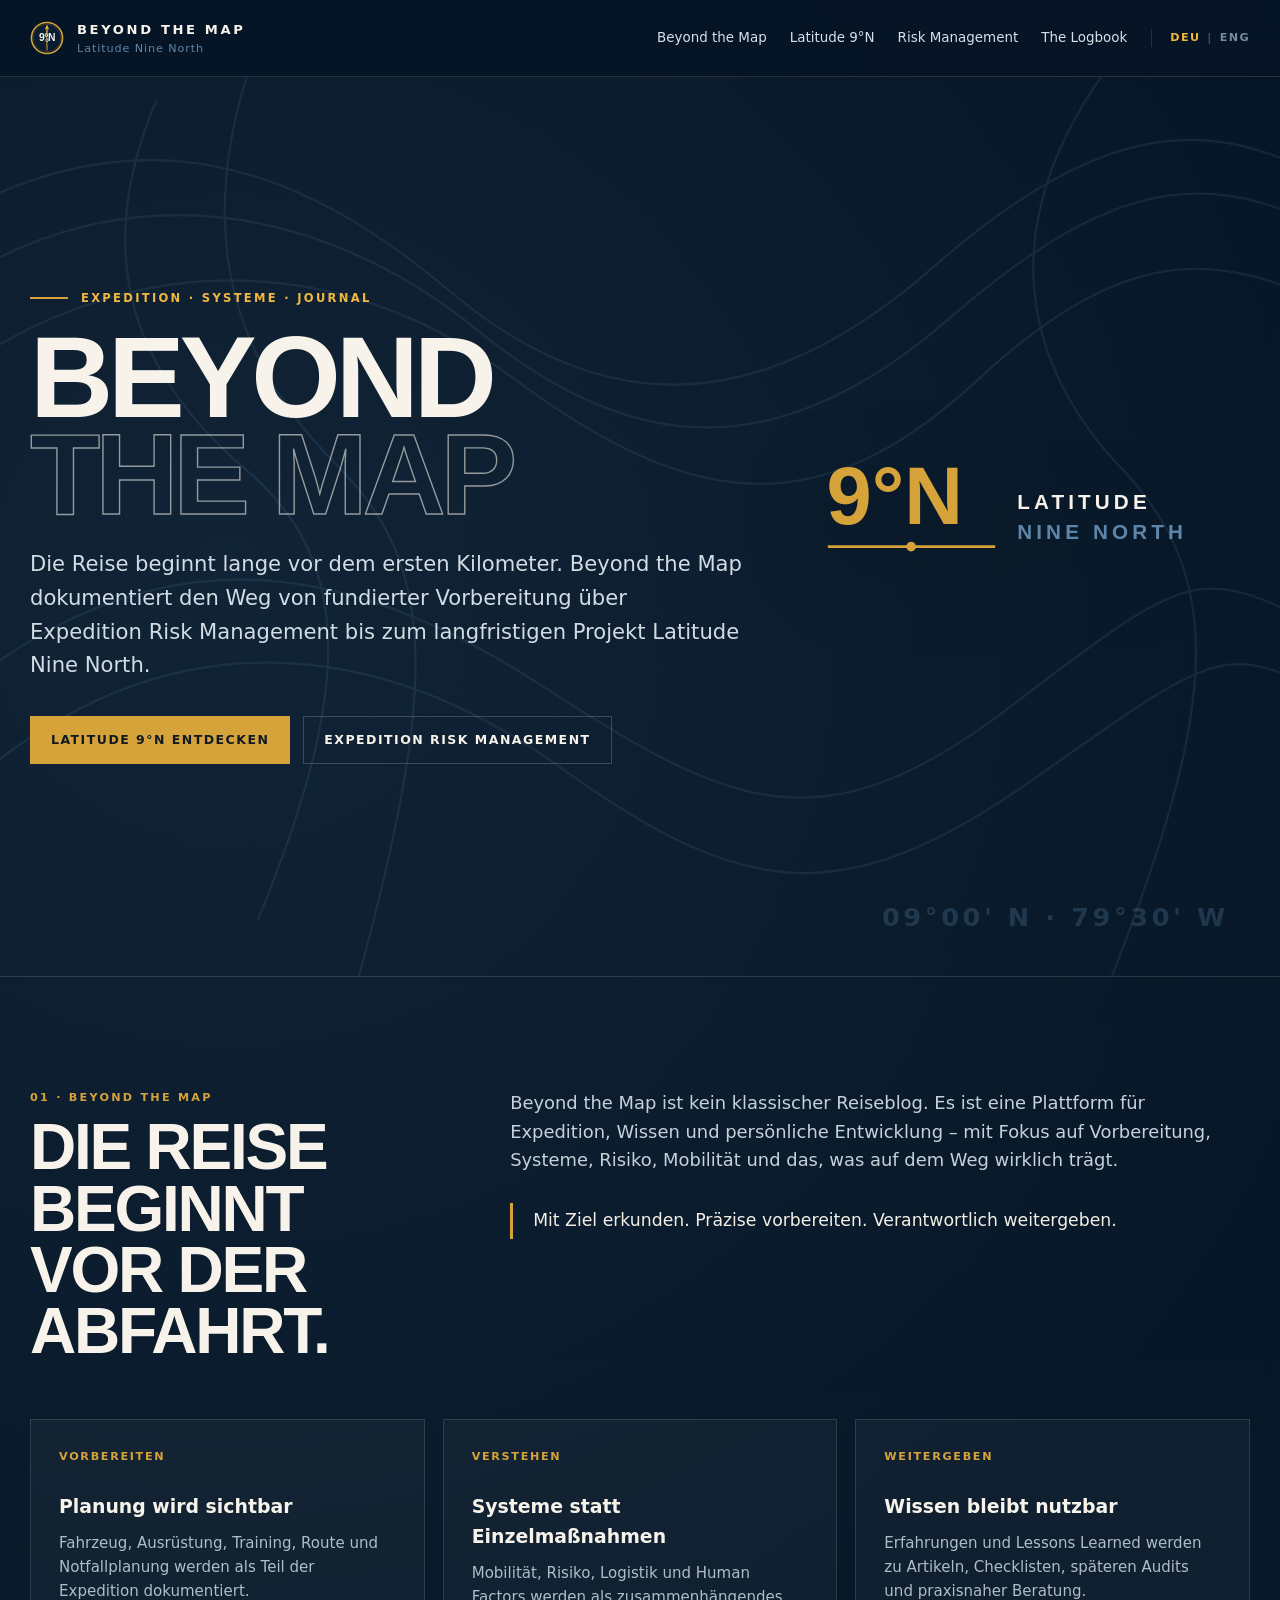
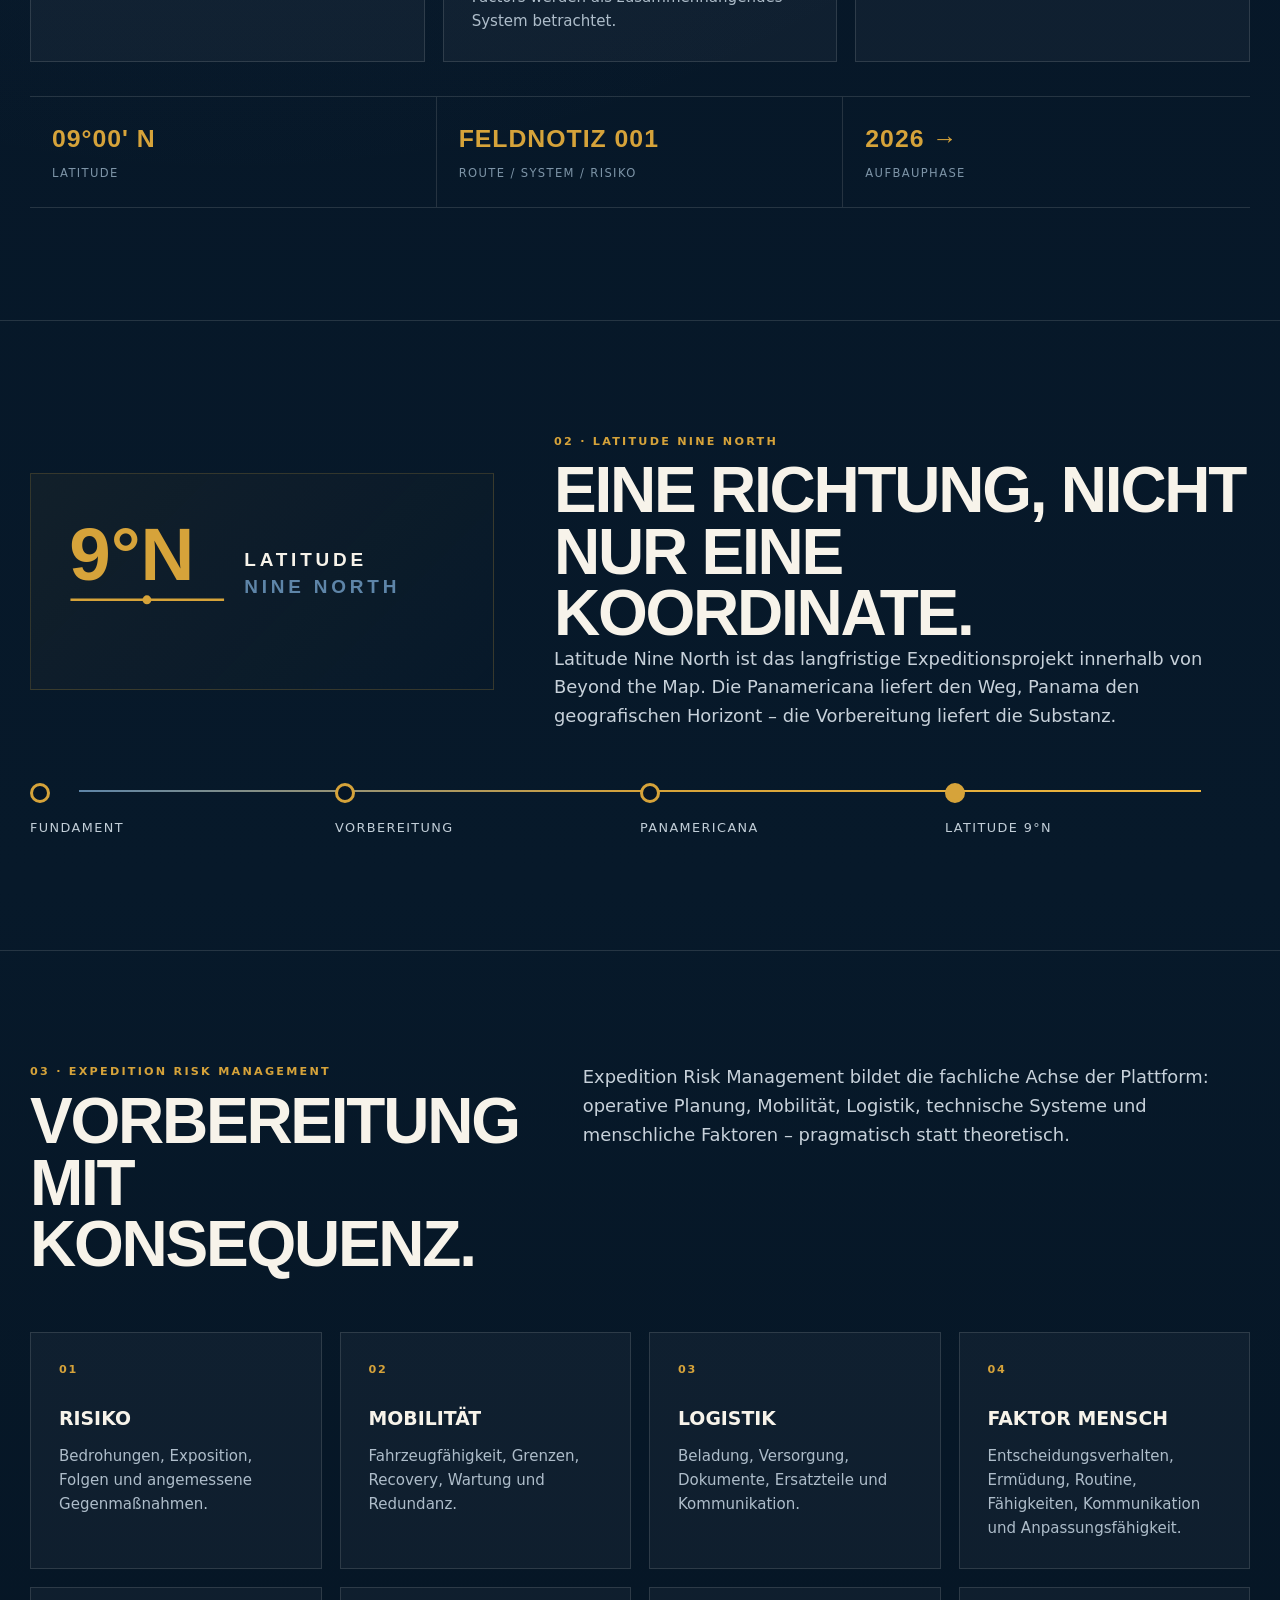
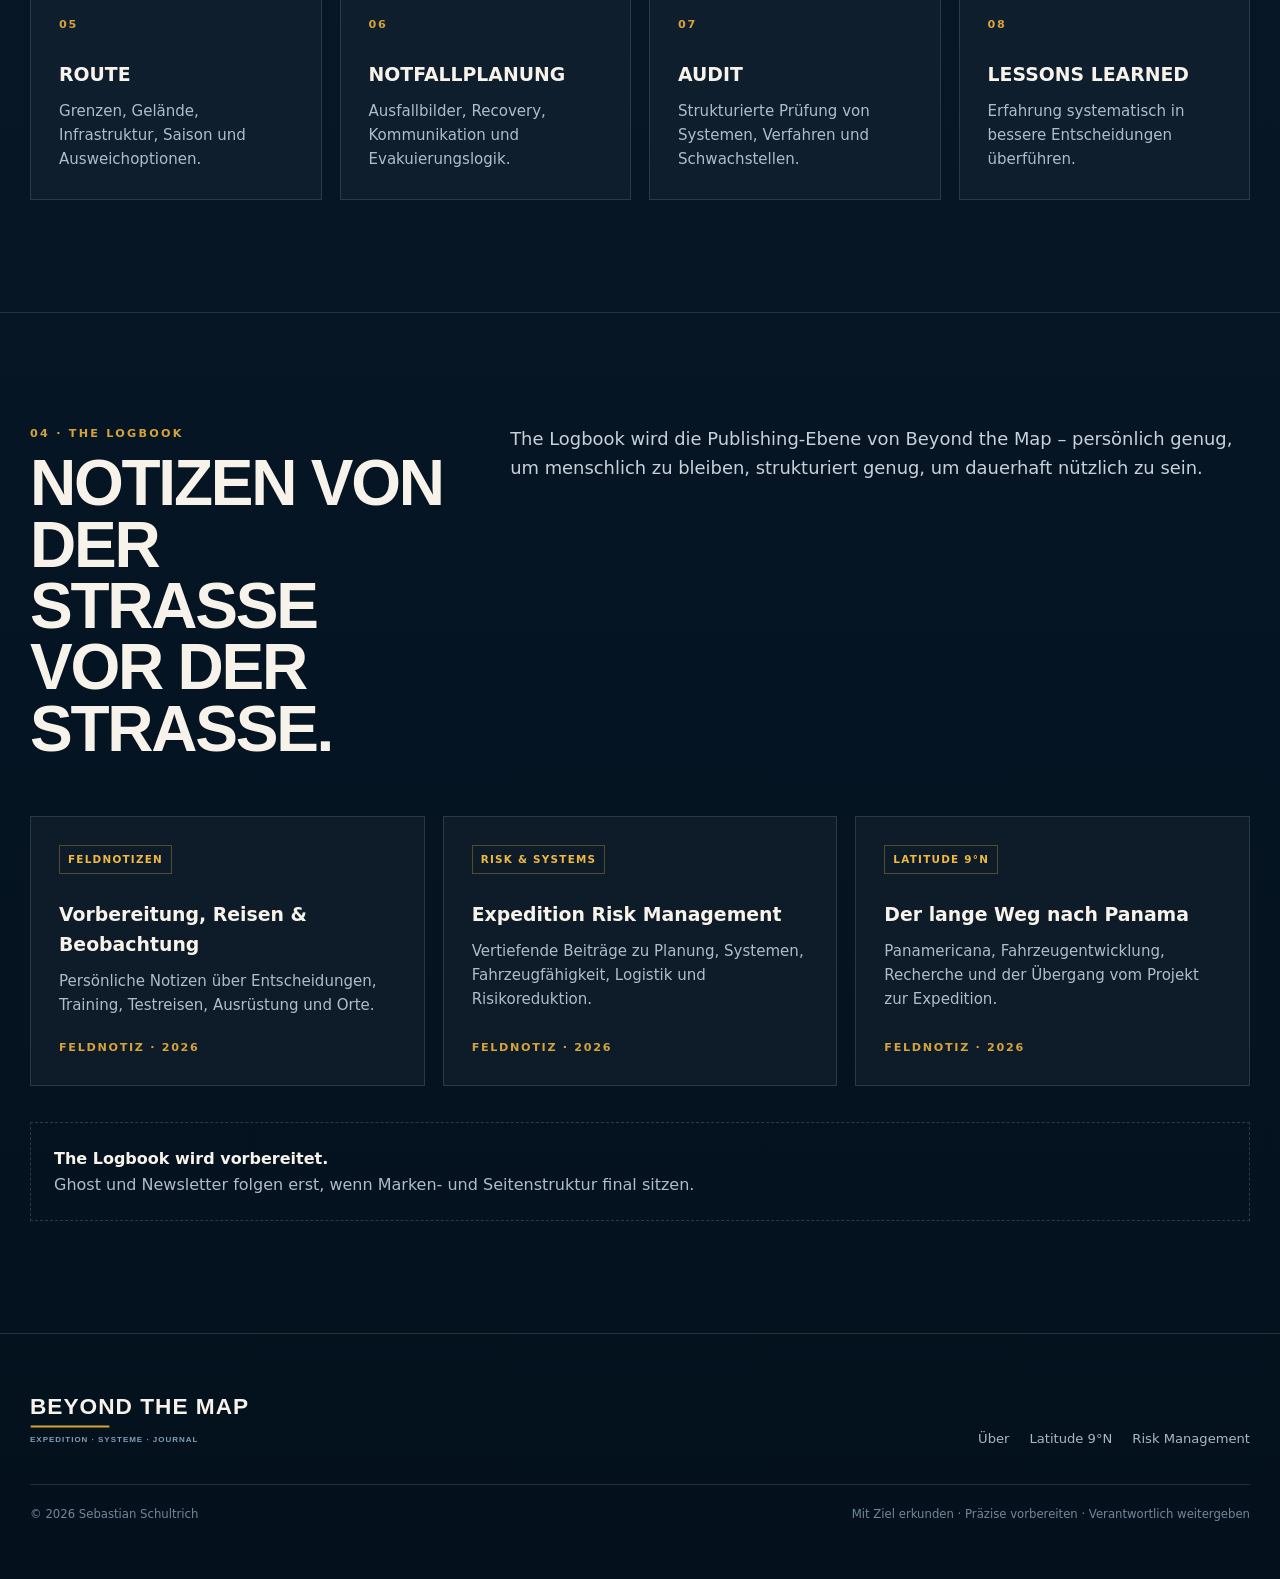
==== commit e328e523: "Launch Beyond the Map website v0.4.2 Apply multilingual brand design, Latitude Nine North identity, " ====
--- a/website/index.html
+++ b/website/index.html
@@ -1,853 +1,22 @@
-<!doctype html>
-<html lang="de">
-<head>
-  <meta charset="utf-8">
-  <meta name="viewport" content="width=device-width, initial-scale=1">
-  <meta name="description" content="Beyond the Map – Latitude Nine North. A long-term project about Expedition Risk Management, overland travel, preparation, systems and the road to Panama.">
-  <meta name="theme-color" content="#061525">
-
-  <title>Beyond the Map · Latitude Nine North</title>
-
-  <link rel="icon" href="./assets/icons/favicon.svg" type="image/svg+xml">
-
-  <style>
-    :root{
-      --navy:#061525;
-      --blue:#0A2239;
-      --blue-2:#102D49;
-      --gold:#D6A33A;
-      --gold-2:#F0B83F;
-      --topo:#5E85A8;
-      --white:#F7F3EA;
-      --muted:#B8C4CF;
-      --line:rgba(247,243,234,.13);
-      --panel:rgba(255,255,255,.035);
-      --shadow:0 24px 80px rgba(0,0,0,.28);
-      --max:1180px;
-    }
-
-    *{box-sizing:border-box}
-    html{scroll-behavior:smooth}
-    body{
-      margin:0;
-      color:var(--white);
-      background:
-        radial-gradient(circle at 22% 8%, rgba(94,133,168,.14), transparent 32%),
-        radial-gradient(circle at 82% 28%, rgba(214,163,58,.08), transparent 28%),
-        linear-gradient(180deg,var(--navy),#07192A 52%,#05111E);
-      font-family:Inter, ui-sans-serif, system-ui, -apple-system, BlinkMacSystemFont, "Segoe UI", sans-serif;
-      line-height:1.6;
-      overflow-x:hidden;
-    }
-
-    a{color:inherit;text-decoration:none}
-    img,svg{display:block;max-width:100%}
-    button,input{font:inherit}
-
-    .shell{width:min(calc(100% - 40px),var(--max));margin:0 auto}
-
-    .site-header{
-      position:sticky;
-      top:0;
-      z-index:20;
-      backdrop-filter:blur(16px);
-      background:rgba(6,21,37,.78);
-      border-bottom:1px solid var(--line);
-    }
-
-    .nav{
-      min-height:72px;
-      display:flex;
-      align-items:center;
-      justify-content:space-between;
-      gap:28px;
-    }
-
-    .brand{
-      display:flex;
-      align-items:center;
-      gap:12px;
-      min-width:max-content;
-    }
-
-    .brand-mark{
-      width:36px;
-      height:36px;
-      border-radius:50%;
-      border:2px solid var(--gold);
-      display:grid;
-      place-items:center;
-      color:var(--gold-2);
-      font-weight:900;
-      font-size:.82rem;
-      letter-spacing:-.05em;
-      background:var(--blue);
-    }
-
-    .brand-copy strong{
-      display:block;
-      font-size:.86rem;
-      letter-spacing:.18em;
-      text-transform:uppercase;
-    }
-
-    .brand-copy span{
-      display:block;
-      color:var(--muted);
-      font-size:.72rem;
-      margin-top:-2px;
-    }
-
-    .nav-links{
-      display:flex;
-      align-items:center;
-      gap:24px;
-      color:#D7DFE6;
-      font-size:.86rem;
-    }
-
-    .nav-links a{opacity:.86}
-    .nav-links a:hover{opacity:1;color:var(--gold-2)}
-
-    .hero{
-      min-height:calc(100vh - 72px);
-      display:grid;
-      align-items:center;
-      position:relative;
-      isolation:isolate;
-      overflow:hidden;
-      border-bottom:1px solid var(--line);
-    }
-
-    .hero:before{
-      content:"";
-      position:absolute;
-      inset:0;
-      z-index:-2;
-      background:
-        linear-gradient(rgba(94,133,168,.08) 1px, transparent 1px),
-        linear-gradient(90deg, rgba(94,133,168,.08) 1px, transparent 1px);
-      background-size:64px 64px;
-      mask-image:linear-gradient(to bottom,rgba(0,0,0,.8),transparent 88%);
-    }
-
-    .hero:after{
-      content:"9°N";
-      position:absolute;
-      right:-.03em;
-      bottom:-.23em;
-      z-index:-1;
-      font-weight:900;
-      letter-spacing:-.08em;
-      font-size:clamp(9rem,29vw,27rem);
-      line-height:1;
-      color:rgba(247,243,234,.018);
-      user-select:none;
-    }
-
-    .hero-grid{
-      display:grid;
-      grid-template-columns:1.35fr .65fr;
-      align-items:center;
-      gap:72px;
-      padding:92px 0 86px;
-    }
-
-    .eyebrow{
-      display:flex;
-      align-items:center;
-      gap:13px;
-      text-transform:uppercase;
-      font-size:.74rem;
-      font-weight:800;
-      letter-spacing:.22em;
-      color:var(--gold-2);
-    }
-
-    .eyebrow:before{
-      content:"";
-      width:38px;
-      height:1px;
-      background:var(--gold);
-    }
-
-    h1{
-      margin:24px 0 20px;
-      max-width:900px;
-      font-size:clamp(3.5rem,8vw,7.7rem);
-      line-height:.89;
-      letter-spacing:-.065em;
-      text-transform:uppercase;
-      font-weight:900;
-    }
-
-    h1 span{
-      display:block;
-      color:transparent;
-      -webkit-text-stroke:1.4px rgba(247,243,234,.56);
-    }
-
-    .hero-lead{
-      max-width:690px;
-      color:#D4DDE5;
-      font-size:clamp(1.06rem,1.7vw,1.34rem);
-    }
-
-    .hero-actions{
-      display:flex;
-      gap:14px;
-      flex-wrap:wrap;
-      margin-top:34px;
-    }
-
-    .btn{
-      min-height:48px;
-      padding:0 20px;
-      border:1px solid transparent;
-      display:inline-flex;
-      align-items:center;
-      justify-content:center;
-      font-size:.82rem;
-      font-weight:800;
-      letter-spacing:.12em;
-      text-transform:uppercase;
-      transition:.2s ease;
-    }
-
-    .btn-primary{
-      background:var(--gold);
-      color:#111A22;
-    }
-
-    .btn-primary:hover{background:var(--gold-2);transform:translateY(-1px)}
-    .btn-ghost{border-color:rgba(247,243,234,.23);color:var(--white)}
-    .btn-ghost:hover{border-color:var(--gold);color:var(--gold-2)}
-
-    .hero-card{
-      justify-self:end;
-      width:min(100%,360px);
-      aspect-ratio:1;
-      border:1px solid rgba(214,163,58,.22);
-      border-radius:50%;
-      padding:28px;
-      position:relative;
-      display:grid;
-      place-items:center;
-      box-shadow:var(--shadow);
-      background:
-        radial-gradient(circle at center,rgba(94,133,168,.12),transparent 62%),
-        rgba(4,16,29,.54);
-    }
-
-    .hero-card:before,
-    .hero-card:after{
-      content:"";
-      position:absolute;
-      border-radius:50%;
-      inset:8%;
-      border:1px solid rgba(247,243,234,.07);
-    }
-
-    .hero-card:after{inset:22%}
-
-    .compass{
-      position:relative;
-      width:72%;
-      aspect-ratio:1;
-      border:8px solid var(--gold);
-      border-radius:50%;
-      display:grid;
-      place-items:center;
-      color:var(--white);
-      font-size:clamp(2.7rem,5vw,4.8rem);
-      font-weight:900;
-      letter-spacing:-.07em;
-      background:
-        linear-gradient(rgba(94,133,168,.14) 1px,transparent 1px),
-        linear-gradient(90deg,rgba(94,133,168,.14) 1px,transparent 1px),
-        var(--blue);
-      background-size:24px 24px;
-      box-shadow:0 0 0 2px rgba(240,194,90,.36) inset;
-    }
-
-    .compass:before{
-      content:"N";
-      position:absolute;
-      top:-42px;
-      color:var(--gold-2);
-      font-size:1rem;
-      letter-spacing:.08em;
-    }
-
-    .compass:after{
-      content:"";
-      position:absolute;
-      width:6px;
-      height:112%;
-      background:linear-gradient(var(--gold-2),var(--gold),rgba(214,163,58,.34));
-      clip-path:polygon(50% 0,100% 12%,72% 12%,72% 100%,28% 100%,28% 12%,0 12%);
-      z-index:0;
-    }
-
-    .compass span{position:relative;z-index:1;text-shadow:0 2px 12px rgba(0,0,0,.5)}
-
-    section{padding:110px 0;border-bottom:1px solid var(--line)}
-
-    .section-head{
-      display:grid;
-      grid-template-columns:.7fr 1.3fr;
-      gap:60px;
-      margin-bottom:56px;
-      align-items:start;
-    }
-
-    .kicker{
-      color:var(--gold-2);
-      text-transform:uppercase;
-      letter-spacing:.18em;
-      font-size:.72rem;
-      font-weight:900;
-    }
-
-    h2{
-      margin:9px 0 0;
-      font-size:clamp(2.3rem,4.8vw,4.8rem);
-      letter-spacing:-.05em;
-      line-height:.98;
-    }
-
-    .section-intro{
-      font-size:1.14rem;
-      color:#CCD6DF;
-      max-width:690px;
-      margin:4px 0 0;
-    }
-
-    .quote{
-      margin-top:28px;
-      border-left:2px solid var(--gold);
-      padding-left:18px;
-      color:var(--white);
-      font-size:1.05rem;
-    }
-
-    .story-grid,
-    .risk-grid,
-    .logbook-grid{
-      display:grid;
-      grid-template-columns:repeat(3,1fr);
-      gap:18px;
-    }
-
-    .card{
-      background:var(--panel);
-      border:1px solid var(--line);
-      padding:28px;
-      min-height:220px;
-      transition:.22s ease;
-    }
-
-    .card:hover{
-      border-color:rgba(214,163,58,.38);
-      background:rgba(255,255,255,.05);
-      transform:translateY(-3px);
-    }
-
-    .card-number{
-      color:var(--gold);
-      font-size:.72rem;
-      font-weight:900;
-      letter-spacing:.14em;
-    }
-
-    .card h3{
-      margin:25px 0 10px;
-      font-size:1.22rem;
-      letter-spacing:-.02em;
-    }
-
-    .card p{
-      margin:0;
-      color:#AFBECA;
-      font-size:.95rem;
-    }
-
-    .latitude{
-      position:relative;
-      overflow:hidden;
-    }
-
-    .latitude .route-line{
-      margin-top:50px;
-      display:grid;
-      grid-template-columns:repeat(4,1fr);
-      position:relative;
-      gap:0;
-    }
-
-    .latitude .route-line:before{
-      content:"";
-      position:absolute;
-      left:5%;
-      right:5%;
-      top:17px;
-      height:1px;
-      background:linear-gradient(90deg,var(--topo),var(--gold),var(--gold-2));
-    }
-
-    .waypoint{
-      position:relative;
-      padding-top:46px;
-      color:#C2CED8;
-      font-size:.84rem;
-      letter-spacing:.1em;
-      text-transform:uppercase;
-    }
-
-    .waypoint:before{
-      content:"";
-      position:absolute;
-      top:10px;
-      left:0;
-      width:14px;
-      height:14px;
-      border-radius:50%;
-      background:var(--navy);
-      border:3px solid var(--gold);
-      z-index:2;
-    }
-
-    .waypoint:last-child:before{background:var(--gold)}
-
-    .risk-grid{grid-template-columns:repeat(4,1fr)}
-    .risk-grid .card{min-height:180px}
-
-    .status{
-      display:grid;
-      grid-template-columns:1fr 1fr;
-      gap:18px;
-      margin-top:18px;
-    }
-
-    .status-panel{
-      border:1px solid var(--line);
-      padding:26px 28px;
-      background:linear-gradient(135deg,rgba(94,133,168,.07),rgba(255,255,255,.018));
-    }
-
-    .status-panel strong{
-      display:block;
-      text-transform:uppercase;
-      letter-spacing:.12em;
-      font-size:.78rem;
-      color:var(--gold-2);
-      margin-bottom:9px;
-    }
-
-    .status-panel p{margin:0;color:#B8C4CF}
-
-    .logbook-grid .card{
-      display:flex;
-      flex-direction:column;
-      justify-content:space-between;
-      min-height:270px;
-    }
-
-    .tag{
-      display:inline-flex;
-      width:max-content;
-      padding:5px 8px;
-      border:1px solid rgba(214,163,58,.34);
-      color:var(--gold-2);
-      font-size:.67rem;
-      font-weight:800;
-      letter-spacing:.12em;
-      text-transform:uppercase;
-    }
-
-    .coming{
-      margin-top:38px;
-      padding:22px 24px;
-      border:1px dashed rgba(247,243,234,.18);
-      display:flex;
-      align-items:center;
-      justify-content:space-between;
-      gap:18px;
-      color:#B9C5CF;
-    }
-
-    .coming strong{color:var(--white)}
-
-    footer{padding:62px 0 48px}
-
-    .footer-grid{
-      display:grid;
-      grid-template-columns:1.2fr .8fr;
-      gap:40px;
-      align-items:end;
-    }
-
-    .footer-title{
-      font-weight:900;
-      letter-spacing:.18em;
-      text-transform:uppercase;
-      font-size:1rem;
-    }
-
-    .footer-sub{
-      margin-top:8px;
-      color:#8EA0AF;
-      font-size:.88rem;
-    }
-
-    .footer-links{
-      display:flex;
-      justify-content:flex-end;
-      gap:22px;
-      flex-wrap:wrap;
-      color:#AFBBC5;
-      font-size:.84rem;
-    }
-
-    .copyright{
-      margin-top:36px;
-      padding-top:22px;
-      border-top:1px solid var(--line);
-      color:#768A9A;
-      font-size:.75rem;
-      display:flex;
-      justify-content:space-between;
-      gap:20px;
-      flex-wrap:wrap;
-    }
-
-    @media(max-width:900px){
-      .nav-links{display:none}
-      .hero-grid,.section-head,.footer-grid{grid-template-columns:1fr}
-      .hero-grid{gap:42px}
-      .hero-card{justify-self:start;width:300px}
-      .story-grid,.logbook-grid{grid-template-columns:1fr 1fr}
-      .risk-grid{grid-template-columns:1fr 1fr}
-      .section-head{gap:20px}
-      .footer-links{justify-content:flex-start}
-    }
-
-    @media(max-width:620px){
-      .shell{width:min(calc(100% - 28px),var(--max))}
-      .hero-grid{padding:68px 0}
-      h1{font-size:3.6rem}
-      .hero-card{width:230px}
-      .story-grid,.logbook-grid,.risk-grid,.status{grid-template-columns:1fr}
-      .latitude .route-line{grid-template-columns:1fr;gap:18px}
-      .latitude .route-line:before{
-        left:6px;right:auto;top:0;bottom:0;width:1px;height:auto;
-        background:linear-gradient(var(--topo),var(--gold),var(--gold-2));
-      }
-      .waypoint{padding:0 0 0 36px;min-height:44px}
-      .waypoint:before{left:0;top:3px}
-      section{padding:82px 0}
-      .coming{align-items:flex-start;flex-direction:column}
-    }
-  </style>
-</head>
-
-<body>
-  <header class="site-header">
-    <div class="shell nav">
-      <a class="brand" href="#top" aria-label="Beyond the Map – Startseite">
-        <div class="brand-mark">9°N</div>
-        <div class="brand-copy">
-          <strong>Beyond the Map</strong>
-          <span>Latitude Nine North</span>
-        </div>
-      </a>
-
-      <nav class="nav-links" aria-label="Hauptnavigation">
-        <a href="#beyond">Beyond the Map</a>
-        <a href="#latitude">Latitude 9°N</a>
-        <a href="#risk">Risk Management</a>
-        <a href="#logbook">The Logbook</a>
-      </nav>
-    </div>
-  </header>
-
-  <main id="top">
-    <section class="hero">
-      <div class="shell hero-grid">
-        <div>
-          <div class="eyebrow">Long-term expedition platform</div>
-
-          <h1>
-            Beyond
-            <span>the Map</span>
-          </h1>
-
-          <p class="hero-lead">
-            Preparing for the road long before the first mile.
-            A personal long-term project connecting overland travel,
-            Expedition Risk Management, systems thinking and the route toward Latitude Nine North.
-          </p>
-
-          <div class="hero-actions">
-            <a class="btn btn-primary" href="#latitude">Explore the project</a>
-            <a class="btn btn-ghost" href="#risk">Expedition Risk Management</a>
-          </div>
-        </div>
-
-        <div class="hero-card" aria-hidden="true">
-          <div class="compass"><span>9°N</span></div>
-        </div>
-      </div>
-    </section>
-
-    <section id="beyond">
-      <div class="shell">
-        <div class="section-head">
-          <div>
-            <div class="kicker">01 · Beyond the Map</div>
-            <h2>The journey starts before departure.</h2>
-          </div>
-
-          <div>
-            <p class="section-intro">
-              Beyond the Map is not intended to be a conventional travel blog.
-              It documents how a long expedition is built: the decisions, systems,
-              technical preparation, risks, mistakes and lessons that exist long before the road itself.
-            </p>
-
-            <div class="quote">
-              The expedition is not the product. It is the proof of the preparation behind it.
-            </div>
-          </div>
-        </div>
-
-        <div class="story-grid">
-          <article class="card">
-            <div class="card-number">PREPARE</div>
-            <h3>Preparation as part of the story</h3>
-            <p>
-              Vehicle choices, equipment, training, route logic, documentation and contingency planning
-              become part of the expedition rather than invisible work done beforehand.
-            </p>
-          </article>
-
-          <article class="card">
-            <div class="card-number">UNDERSTAND</div>
-            <h3>Systems instead of checklists</h3>
-            <p>
-              Risk, mobility, logistics and human factors interact. The aim is not simply to carry more gear,
-              but to make better decisions with fewer weak points.
-            </p>
-          </article>
-
-          <article class="card">
-            <div class="card-number">DOCUMENT</div>
-            <h3>Knowledge that remains useful</h3>
-            <p>
-              Field notes, technical decisions and lessons learned form a growing knowledge base for future
-              expeditions, consulting, audits and practical training.
-            </p>
-          </article>
-        </div>
-      </div>
-    </section>
-
-    <section id="latitude" class="latitude">
-      <div class="shell">
-        <div class="section-head">
-          <div>
-            <div class="kicker">02 · Latitude Nine North</div>
-            <h2>A direction, not just a coordinate.</h2>
-          </div>
-
-          <div>
-            <p class="section-intro">
-              Latitude Nine North is the long-term expedition project within Beyond the Map.
-              The Panamericana provides the route. Panama provides the geographic horizon.
-              The years of preparation provide the substance.
-            </p>
-          </div>
-        </div>
-
-        <div class="route-line" aria-label="Latitude Nine North project path">
-          <div class="waypoint">Foundation</div>
-          <div class="waypoint">Preparation</div>
-          <div class="waypoint">Panamericana</div>
-          <div class="waypoint">Latitude 9°N</div>
-        </div>
-
-        <div class="status">
-          <div class="status-panel">
-            <strong>Current phase</strong>
-            <p>
-              Building the platform, documenting the planning process and developing the technical
-              and professional foundation behind the expedition.
-            </p>
-          </div>
-
-          <div class="status-panel">
-            <strong>Long-term focus</strong>
-            <p>
-              Overland mobility, expedition systems, Panama, practical risk management and
-              a body of knowledge built through preparation and real-world experience.
-            </p>
-          </div>
-        </div>
-      </div>
-    </section>
-
-    <section id="risk">
-      <div class="shell">
-        <div class="section-head">
-          <div>
-            <div class="kicker">03 · Expedition Risk Management</div>
-            <h2>Preparation with consequence.</h2>
-          </div>
-
-          <div>
-            <p class="section-intro">
-              Expedition Risk Management is the professional axis of Beyond the Map.
-              It connects operational planning with practical mobility, logistics, vehicle systems,
-              route decisions and human factors.
-            </p>
-          </div>
-        </div>
-
-        <div class="risk-grid">
-          <article class="card">
-            <div class="card-number">01</div>
-            <h3>Risk</h3>
-            <p>Threats, exposure, consequences and proportionate mitigation.</p>
-          </article>
-
-          <article class="card">
-            <div class="card-number">02</div>
-            <h3>Mobility</h3>
-            <p>Vehicle capability, limitations, recovery, maintenance and redundancy.</p>
-          </article>
-
-          <article class="card">
-            <div class="card-number">03</div>
-            <h3>Logistics</h3>
-            <p>Load, supply, documentation, spares, communications and sustainment.</p>
-          </article>
-
-          <article class="card">
-            <div class="card-number">04</div>
-            <h3>Human Factors</h3>
-            <p>Decision-making, fatigue, skills, routines, judgement and adaptability.</p>
-          </article>
-
-          <article class="card">
-            <div class="card-number">05</div>
-            <h3>Route</h3>
-            <p>Borders, terrain, infrastructure, seasonal conditions and fallback options.</p>
-          </article>
-
-          <article class="card">
-            <div class="card-number">06</div>
-            <h3>Contingency</h3>
-            <p>Failure modes, communications, evacuation logic and recovery planning.</p>
-          </article>
-
-          <article class="card">
-            <div class="card-number">07</div>
-            <h3>Audit</h3>
-            <p>Structured review of systems, procedures, compliance and practical weaknesses.</p>
-          </article>
-
-          <article class="card">
-            <div class="card-number">08</div>
-            <h3>Lessons Learned</h3>
-            <p>Turning experience, mistakes and evidence into better future decisions.</p>
-          </article>
-        </div>
-      </div>
-    </section>
-
-    <section id="logbook">
-      <div class="shell">
-        <div class="section-head">
-          <div>
-            <div class="kicker">04 · The Logbook</div>
-            <h2>Notes from the road before the road.</h2>
-          </div>
-
-          <div>
-            <p class="section-intro">
-              The Logbook will become the publishing layer of Beyond the Map:
-              personal enough to remain human, structured enough to remain useful.
-            </p>
-          </div>
-        </div>
-
-        <div class="logbook-grid">
-          <article class="card">
-            <div>
-              <span class="tag">Field Notes</span>
-              <h3>Preparation, travel and observation</h3>
-              <p>
-                Shorter personal entries about decisions, training, test trips,
-                equipment, places and what changes along the way.
-              </p>
-            </div>
-            <div class="card-number">PERSONAL / PRACTICAL</div>
-          </article>
-
-          <article class="card">
-            <div>
-              <span class="tag">Risk & Systems</span>
-              <h3>Expedition Risk Management</h3>
-              <p>
-                Deeper articles on planning, systems, vehicle capability,
-                logistics, failure modes and practical risk reduction.
-              </p>
-            </div>
-            <div class="card-number">PROFESSIONAL / ANALYTICAL</div>
-          </article>
-
-          <article class="card">
-            <div>
-              <span class="tag">Latitude 9°N</span>
-              <h3>The long route toward Panama</h3>
-              <p>
-                Vehicle development, the Panamericana, geographic research
-                and the long-term transition from project to expedition.
-              </p>
-            </div>
-            <div class="card-number">EXPEDITION / LONG-TERM</div>
-          </article>
-        </div>
-
-        <div class="coming">
-          <div>
-            <strong>The Logbook is being prepared.</strong><br>
-            Ghost publishing and newsletter integration will follow after the brand and site structure are settled.
-          </div>
-        </div>
-      </div>
-    </section>
-  </main>
-
-  <footer>
-    <div class="shell">
-      <div class="footer-grid">
-        <div>
-          <div class="footer-title">Beyond the Map</div>
-          <div class="footer-sub">
-            Latitude Nine North · Expedition Risk Management · The Logbook
-          </div>
-        </div>
-
-        <div class="footer-links">
-          <a href="#beyond">About</a>
-          <a href="#latitude">Latitude 9°N</a>
-          <a href="#risk">Risk Management</a>
-         <div class="copyright">
-        <span>© 2026 Sebastian Schultrich</span>
-        <span>schultrich.com</span>
-      </div>
-    </div>
-  </footer>
-</body>
-</html>
+<!doctype html><html lang="de"><head>
+<meta charset="utf-8"><meta name="viewport" content="width=device-width,initial-scale=1">
+<meta name="theme-color" content="#061525"><meta name="description" content="Beyond the Map · Latitude Nine North · Expedition Risk Management">
+<title>Beyond the Map · Latitude Nine North</title>
+<link rel="icon" href="./assets/icons/favicon.svg" type="image/svg+xml">
+<link rel="stylesheet" href="./assets/css/style.css">
+<link rel="alternate" hreflang="de" href="https://schultrich.com/"><link rel="alternate" hreflang="en" href="https://schultrich.com/en/"><link rel="alternate" hreflang="x-default" href="https://schultrich.com/">
+</head><body>
+<header class="site-header"><div class="shell nav">
+<a class="brand-mini" href="#top"><img src="./assets/icons/favicon.svg" alt=""><div><strong>BEYOND THE MAP</strong><small>Latitude Nine North</small></div></a>
+<div class="nav-right"><nav class="nav-links"><a href="#beyond">Beyond the Map</a><a href="#latitude">Latitude 9°N</a><a href="#risk">Risk Management</a><a href="#logbook">The Logbook</a></nav>
+<div class="lang"><a class="active" href="./">DEU</a><span>|</span><a class="" href="./en/">ENG</a></div></div>
+</div></header>
+<main id="top">
+<section class="hero"><div class="shell hero-grid"><div><div class="eyebrow">Expedition · Systeme · Journal</div><h1>BEYOND <span>THE MAP</span></h1><p class="hero-lead">Die Reise beginnt lange vor dem ersten Kilometer. Beyond the Map dokumentiert den Weg von fundierter Vorbereitung über Expedition Risk Management bis zum langfristigen Projekt Latitude Nine North.</p><div class="actions"><a class="btn primary" href="#latitude">Latitude 9°N entdecken</a><a class="btn" href="#risk">Expedition Risk Management</a></div></div><div class="hero-brand"><img src="./assets/logos/latitude-nine-north.svg" alt="Latitude Nine North"></div></div></section>
+<section id="beyond"><div class="shell"><div class="section-head"><div><div class="kicker">01 · Beyond the Map</div><h2>Die Reise beginnt vor der Abfahrt.</h2></div><div><p class="section-intro">Beyond the Map ist kein klassischer Reiseblog. Es ist eine Plattform für Expedition, Wissen und persönliche Entwicklung – mit Fokus auf Vorbereitung, Systeme, Risiko, Mobilität und das, was auf dem Weg wirklich trägt.</p><div class="quote">Mit Ziel erkunden. Präzise vorbereiten. Verantwortlich weitergeben.</div></div></div><div class="cards"><article class="card"><div class="label">VORBEREITEN</div><h3>Planung wird sichtbar</h3><p>Fahrzeug, Ausrüstung, Training, Route und Notfallplanung werden als Teil der Expedition dokumentiert.</p></article><article class="card"><div class="label">VERSTEHEN</div><h3>Systeme statt Einzelmaßnahmen</h3><p>Mobilität, Risiko, Logistik und Human Factors werden als zusammenhängendes System betrachtet.</p></article><article class="card"><div class="label">WEITERGEBEN</div><h3>Wissen bleibt nutzbar</h3><p>Erfahrungen und Lessons Learned werden zu Artikeln, Checklisten, späteren Audits und praxisnaher Beratung.</p></article></div><div class="coord-strip"><div class="coord"><strong>09°00' N</strong><span>Latitude</span></div><div class="coord"><strong>FELDNOTIZ 001</strong><span>Route / System / Risiko</span></div><div class="coord"><strong>2026 →</strong><span>Aufbauphase</span></div></div></div></section>
+<section id="latitude"><div class="shell"><div class="latitude-hero"><div class="latitude-logo"><img src="./assets/logos/latitude-nine-north.svg" alt="Latitude Nine North"></div><div><div class="kicker">02 · Latitude Nine North</div><h2>Eine Richtung, nicht nur eine Koordinate.</h2><p class="section-intro">Latitude Nine North ist das langfristige Expeditionsprojekt innerhalb von Beyond the Map. Die Panamericana liefert den Weg, Panama den geografischen Horizont – die Vorbereitung liefert die Substanz.</p></div></div><div class="route"><div class="point">Fundament</div><div class="point">Vorbereitung</div><div class="point">Panamericana</div><div class="point">Latitude 9°N</div></div></div></section>
+<section id="risk"><div class="shell"><div class="section-head"><div><div class="kicker">03 · Expedition Risk Management</div><h2>Vorbereitung mit Konsequenz.</h2></div><div><p class="section-intro">Expedition Risk Management bildet die fachliche Achse der Plattform: operative Planung, Mobilität, Logistik, technische Systeme und menschliche Faktoren – pragmatisch statt theoretisch.</p></div></div><div class="risk-grid"><article class="card"><div class="label">01</div><h3>RISIKO</h3><p>Bedrohungen, Exposition, Folgen und angemessene Gegenmaßnahmen.</p></article><article class="card"><div class="label">02</div><h3>MOBILITÄT</h3><p>Fahrzeugfähigkeit, Grenzen, Recovery, Wartung und Redundanz.</p></article><article class="card"><div class="label">03</div><h3>LOGISTIK</h3><p>Beladung, Versorgung, Dokumente, Ersatzteile und Kommunikation.</p></article><article class="card"><div class="label">04</div><h3>FAKTOR MENSCH</h3><p>Entscheidungsverhalten, Ermüdung, Routine, Fähigkeiten, Kommunikation und Anpassungsfähigkeit.</p></article><article class="card"><div class="label">05</div><h3>ROUTE</h3><p>Grenzen, Gelände, Infrastruktur, Saison und Ausweichoptionen.</p></article><article class="card"><div class="label">06</div><h3>NOTFALLPLANUNG</h3><p>Ausfallbilder, Recovery, Kommunikation und Evakuierungslogik.</p></article><article class="card"><div class="label">07</div><h3>AUDIT</h3><p>Strukturierte Prüfung von Systemen, Verfahren und Schwachstellen.</p></article><article class="card"><div class="label">08</div><h3>LESSONS LEARNED</h3><p>Erfahrung systematisch in bessere Entscheidungen überführen.</p></article></div></div></section>
+<section id="logbook"><div class="shell"><div class="section-head"><div><div class="kicker">04 · The Logbook</div><h2>Notizen von der Straße vor der Straße.</h2></div><div><p class="section-intro">The Logbook wird die Publishing-Ebene von Beyond the Map – persönlich genug, um menschlich zu bleiben, strukturiert genug, um dauerhaft nützlich zu sein.</p></div></div><div class="log-grid"><article class="card"><div><span class="tag">FELDNOTIZEN</span><h3>Vorbereitung, Reisen & Beobachtung</h3><p>Persönliche Notizen über Entscheidungen, Training, Testreisen, Ausrüstung und Orte.</p></div><div class="label">FELDNOTIZ · 2026</div></article><article class="card"><div><span class="tag">RISK & SYSTEMS</span><h3>Expedition Risk Management</h3><p>Vertiefende Beiträge zu Planung, Systemen, Fahrzeugfähigkeit, Logistik und Risikoreduktion.</p></div><div class="label">FELDNOTIZ · 2026</div></article><article class="card"><div><span class="tag">LATITUDE 9°N</span><h3>Der lange Weg nach Panama</h3><p>Panamericana, Fahrzeugentwicklung, Recherche und der Übergang vom Projekt zur Expedition.</p></div><div class="label">FELDNOTIZ · 2026</div></article></div><div class="coming"><strong>The Logbook wird vorbereitet.</strong><br>Ghost und Newsletter folgen erst, wenn Marken- und Seitenstruktur final sitzen.</div></div></section>
+</main>
+<footer><div class="shell"><div class="footer-top"><div class="footer-wordmark"><img src="./assets/logos/beyond-the-map-wordmark-de.svg" alt="Beyond the Map"></div><div class="footer-links"><a href="#beyond">Über</a><a href="#latitude">Latitude 9°N</a><a href="#risk">Risk Management</a></div></div><div class="footer-bottom"><span>© 2026 Sebastian Schultrich</span><span>Mit Ziel erkunden · Präzise vorbereiten · Verantwortlich weitergeben</span></div></div></footer>
+</body></html>
--- a/website/assets/css/style.css
+++ b/website/assets/css/style.css
@@ -0,0 +1,11 @@
+
+:root{--midnight:#061525;--expedition:#0A2239;--deep:#102D49;--gold:#D6A33A;--signal:#F0B83F;--topo:#5E85A8;--warm:#F7F3EA;--muted:#AAB9C6;--line:rgba(247,243,234,.13);--panel:rgba(255,255,255,.035);--max:1220px}
+*{box-sizing:border-box}html{scroll-behavior:smooth}body{margin:0;background:radial-gradient(circle at 18% 12%,rgba(94,133,168,.12),transparent 28%),linear-gradient(180deg,var(--midnight),#07192a 52%,#04111d);color:var(--warm);font-family:Inter,ui-sans-serif,system-ui,-apple-system,BlinkMacSystemFont,"Segoe UI",sans-serif;line-height:1.6}a{color:inherit;text-decoration:none}img{display:block;max-width:100%}.shell{width:min(calc(100% - 42px),var(--max));margin:auto}.site-header{position:sticky;top:0;z-index:30;background:rgba(6,21,37,.84);backdrop-filter:blur(16px);border-bottom:1px solid var(--line)}.nav{min-height:76px;display:flex;align-items:center;justify-content:space-between;gap:25px}.brand-mini{display:flex;align-items:center;gap:13px}.brand-mini img{width:34px;height:34px}.brand-mini strong{display:block;font-size:.82rem;letter-spacing:.2em}.brand-mini small{display:block;color:var(--topo);font-size:.7rem;letter-spacing:.08em}.nav-right{display:flex;align-items:center;gap:24px}.nav-links{display:flex;gap:23px;color:#d7e0e7;font-size:.84rem}.nav-links a:hover{color:var(--signal)}.lang{display:flex;gap:7px;padding-left:18px;border-left:1px solid var(--line);font-size:.7rem;font-weight:900;letter-spacing:.12em}.lang a{color:#758b9d}.lang .active,.lang a:hover{color:var(--signal)}.lang span{color:#3f5568}
+.hero{min-height:calc(100vh - 76px);position:relative;overflow:hidden;border-bottom:1px solid var(--line);display:grid;align-items:center}.hero::before{content:"";position:absolute;inset:0;background:url("../graphics/topography.svg") center/cover no-repeat;opacity:.55;pointer-events:none}.hero::after{content:"09°00' N · 79°30' W";position:absolute;right:4vw;bottom:3vw;color:rgba(94,133,168,.28);letter-spacing:.14em;font-size:clamp(1rem,2vw,1.8rem);font-weight:800}.hero-grid{position:relative;display:grid;grid-template-columns:1.25fr .75fr;gap:80px;align-items:center;padding:100px 0}.eyebrow{color:var(--signal);font-weight:900;letter-spacing:.2em;text-transform:uppercase;font-size:.72rem;display:flex;gap:13px;align-items:center}.eyebrow::before{content:"";width:38px;height:2px;background:var(--gold)}h1{margin:22px 0 24px;font-family:"Arial Narrow",Arial,sans-serif;font-size:clamp(4.2rem,9vw,8.6rem);line-height:.84;letter-spacing:-.045em;text-transform:uppercase}h1 span{display:block;color:transparent;-webkit-text-stroke:1.4px rgba(247,243,234,.58)}.hero-lead{max-width:720px;font-size:clamp(1.08rem,1.7vw,1.32rem);color:#d2dce4}.actions{display:flex;flex-wrap:wrap;gap:13px;margin-top:34px}.btn{min-height:48px;padding:0 20px;border:1px solid rgba(247,243,234,.2);display:inline-flex;align-items:center;justify-content:center;font-size:.78rem;font-weight:900;letter-spacing:.12em;text-transform:uppercase}.btn.primary{background:var(--gold);color:#111a22;border-color:var(--gold)}.btn:hover{border-color:var(--signal);color:var(--signal)}.btn.primary:hover{background:var(--signal);color:#111a22}.hero-brand{display:flex;justify-content:flex-end}.hero-brand img{width:min(100%,470px);filter:drop-shadow(0 26px 46px rgba(0,0,0,.35))}
+section{padding:112px 0;border-bottom:1px solid var(--line)}.section-head{display:grid;grid-template-columns:.72fr 1.28fr;gap:64px;align-items:start;margin-bottom:56px}.kicker{color:var(--gold);font-size:.7rem;font-weight:900;letter-spacing:.2em;text-transform:uppercase}h2{font-family:"Arial Narrow",Arial,sans-serif;font-size:clamp(2.6rem,5vw,5rem);line-height:.96;letter-spacing:-.035em;margin:10px 0 0;text-transform:uppercase}.section-intro{font-size:1.12rem;color:#c7d1da;max-width:730px;margin:0}.quote{border-left:3px solid var(--gold);padding:4px 0 4px 20px;margin-top:28px;color:#f4efe5;font-size:1.08rem}.cards{display:grid;grid-template-columns:repeat(3,1fr);gap:18px}.card{border:1px solid var(--line);background:var(--panel);padding:28px;min-height:220px;transition:.2s}.card:hover{border-color:rgba(214,163,58,.4);transform:translateY(-3px)}.card .label{color:var(--gold);font-size:.7rem;font-weight:900;letter-spacing:.15em}.card h3{margin:25px 0 10px;font-size:1.18rem}.card p{margin:0;color:#aebdca;font-size:.94rem}
+.latitude-hero{display:grid;grid-template-columns:.8fr 1.2fr;gap:60px;align-items:center}.latitude-logo{padding:35px;border:1px solid rgba(214,163,58,.2);background:linear-gradient(135deg,rgba(214,163,58,.05),transparent)}.route{display:grid;grid-template-columns:repeat(4,1fr);position:relative;margin-top:44px}.route::before{content:"";position:absolute;left:4%;right:4%;top:15px;height:2px;background:linear-gradient(90deg,var(--topo),var(--gold),var(--signal))}.point{position:relative;padding-top:43px;color:#c2ced8;font-size:.8rem;text-transform:uppercase;letter-spacing:.11em}.point::before{content:"";position:absolute;left:0;top:8px;width:14px;height:14px;border-radius:50%;border:3px solid var(--gold);background:var(--midnight)}.point:last-child::before{background:var(--gold)}
+.risk-grid{display:grid;grid-template-columns:repeat(4,1fr);gap:18px}.risk-grid .card{min-height:170px}.coord-strip{margin-top:34px;display:grid;grid-template-columns:1fr 1fr 1fr;border-top:1px solid var(--line);border-bottom:1px solid var(--line)}.coord{padding:22px;border-right:1px solid var(--line)}.coord:last-child{border-right:0}.coord strong{display:block;color:var(--gold);font-family:"Arial Narrow",Arial,sans-serif;font-size:1.55rem;letter-spacing:.04em}.coord span{color:#7d94a7;font-size:.72rem;letter-spacing:.12em;text-transform:uppercase}
+.log-grid{display:grid;grid-template-columns:repeat(3,1fr);gap:18px}.log-grid .card{min-height:270px;display:flex;flex-direction:column;justify-content:space-between}.tag{display:inline-flex;width:max-content;padding:5px 8px;border:1px solid rgba(214,163,58,.35);color:var(--signal);font-size:.65rem;font-weight:900;letter-spacing:.12em;text-transform:uppercase}.coming{margin-top:36px;border:1px dashed rgba(247,243,234,.17);padding:23px;color:#aebdca}.coming strong{color:var(--warm)}
+footer{padding:56px 0}.footer-top{display:flex;justify-content:space-between;gap:35px;align-items:flex-end}.footer-wordmark img{width:min(620px,100%)}.footer-links{display:flex;gap:20px;flex-wrap:wrap;color:#aab8c4;font-size:.82rem}.footer-bottom{margin-top:35px;padding-top:20px;border-top:1px solid var(--line);display:flex;justify-content:space-between;gap:20px;color:#718799;font-size:.73rem;flex-wrap:wrap}
+@media(max-width:980px){.nav-links{display:none}.hero-grid,.section-head,.latitude-hero{grid-template-columns:1fr}.hero-brand{justify-content:flex-start}.hero-brand img{max-width:420px}.cards,.log-grid{grid-template-columns:1fr 1fr}.risk-grid{grid-template-columns:1fr 1fr}.footer-top{display:grid}}
+@media(max-width:640px){.shell{width:min(calc(100% - 28px),var(--max))}.hero-grid{padding:70px 0}h1{font-size:4rem}.cards,.log-grid,.risk-grid{grid-template-columns:1fr}.route{grid-template-columns:1fr;gap:16px}.route::before{left:6px;right:auto;top:0;bottom:0;height:auto;width:2px;background:linear-gradient(var(--topo),var(--gold),var(--signal))}.point{padding:0 0 0 36px;min-height:42px}.point::before{top:2px}.coord-strip{grid-template-columns:1fr}.coord{border-right:0;border-bottom:1px solid var(--line)}.coord:last-child{border-bottom:0}.brand-mini small{display:none}.lang{padding-left:10px}.nav{gap:10px}}
